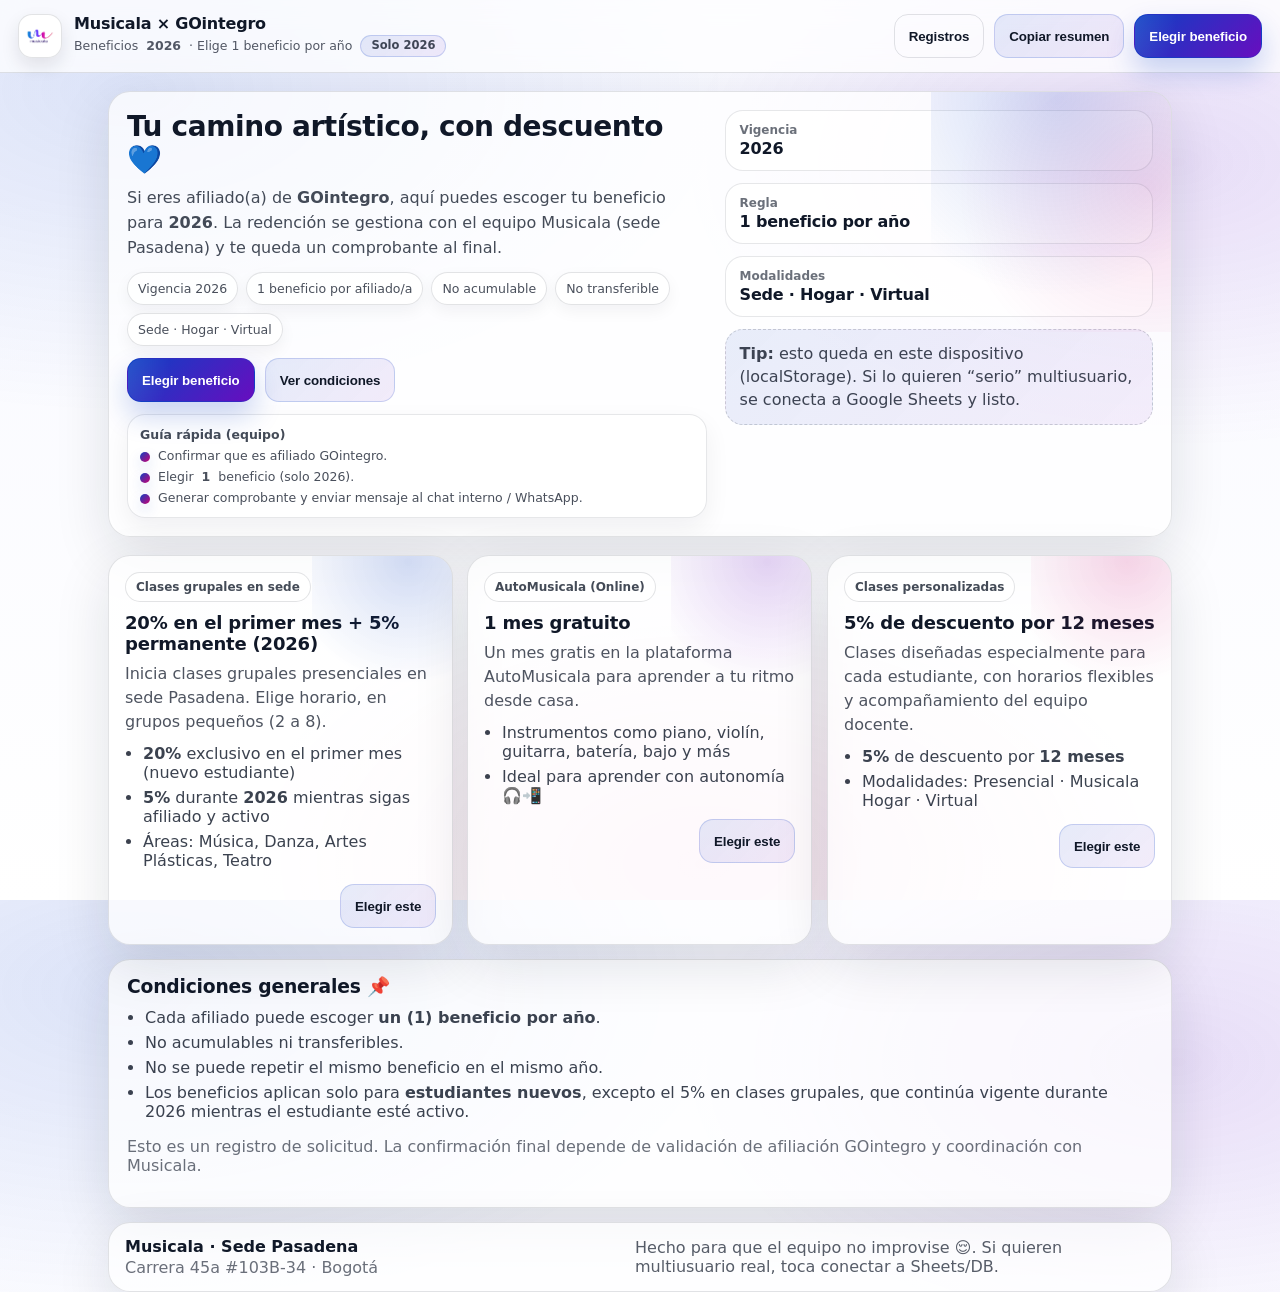
==== index.html @ 228971da "Add files via upload" ====
<!doctype html>
<html lang="es">
<head>
  <meta charset="utf-8" />
  <meta name="viewport" content="width=device-width, initial-scale=1" />
  <title>GOintegro · Beneficios Musicala (2026)</title>
  <link rel="stylesheet" href="./styles.css" />
  <meta name="theme-color" content="#0C41C4" />
  <meta name="description" content="Guía rápida de beneficios GOintegro 2026 para Musicala. Uso interno + redención con comprobante." />
</head>

<body>
  <header class="topbar">
    <div class="topbar__inner">
      <div class="brand">
        <!-- Logo Musicala: pon logo.png en la misma carpeta -->
        <div class="brand__mark brand__mark--logo" aria-label="Musicala">
          <img
            src="./logo.png"
            alt="Logo Musicala"
            loading="eager"
            decoding="async"
            onerror="this.closest('.brand__mark').classList.add('is-fallback'); this.remove();"
          />
          <span class="brand__fallback" aria-hidden="true">M</span>
        </div>

        <div class="brand__text">
          <div class="brand__title">Musicala × GOintegro</div>
          <div class="brand__subtitle">
            Beneficios <strong>2026</strong> · Elige 1 beneficio por año
            <span class="badge" title="Esta guía está enfocada solo en 2026">Solo 2026</span>
          </div>
        </div>
      </div>

      <div class="topbar__actions">
        <button class="btn btn--ghost" id="btnViewClaims" type="button" title="Ver registros guardados en este dispositivo">
          Registros
        </button>
        <button class="btn btn--soft" id="btnCopySummary" type="button" title="Copia un resumen listo para enviar por WhatsApp o correo">
          Copiar resumen
        </button>
        <button class="btn btn--primary" id="btnStart" type="button" title="Abrir formulario (atajo: Ctrl/⌘ + K)">
          Elegir beneficio
        </button>
      </div>
    </div>
  </header>

  <main class="wrap">
    <section class="hero card">
      <div class="hero__copy">
        <h1>Tu camino artístico, con descuento 💙</h1>
        <p>
          Si eres afiliado(a) de <strong>GOintegro</strong>, aquí puedes escoger tu beneficio para <strong>2026</strong>.
          La redención se gestiona con el equipo Musicala (sede Pasadena) y te queda un comprobante al final.
        </p>

        <div class="chips" role="list" aria-label="Resumen rápido">
          <span class="chip" role="listitem">Vigencia 2026</span>
          <span class="chip" role="listitem">1 beneficio por afiliado/a</span>
          <span class="chip" role="listitem">No acumulable</span>
          <span class="chip" role="listitem">No transferible</span>
          <span class="chip" role="listitem">Sede · Hogar · Virtual</span>
        </div>

        <div class="hero__cta">
          <button class="btn btn--primary" id="btnStart2" type="button">Elegir beneficio</button>
          <button class="btn btn--soft" id="btnHow" type="button">Ver condiciones</button>
        </div>

        <div class="miniGuide" aria-label="Guía rápida para el equipo">
          <div class="miniGuide__title">Guía rápida (equipo)</div>
          <div class="miniGuide__body">
            <div class="miniGuide__item"><span class="dot"></span> Confirmar que es afiliado GOintegro.</div>
            <div class="miniGuide__item"><span class="dot"></span> Elegir <strong>1</strong> beneficio (solo 2026).</div>
            <div class="miniGuide__item"><span class="dot"></span> Generar comprobante y enviar mensaje al chat interno / WhatsApp.</div>
          </div>
        </div>
      </div>

      <div class="hero__panel">
        <div class="stat">
          <div class="stat__k">Vigencia</div>
          <div class="stat__v">2026</div>
        </div>
        <div class="stat">
          <div class="stat__k">Regla</div>
          <div class="stat__v">1 beneficio por año</div>
        </div>
        <div class="stat">
          <div class="stat__k">Modalidades</div>
          <div class="stat__v">Sede · Hogar · Virtual</div>
        </div>
        <div class="note">
          <strong>Tip:</strong> esto queda en este dispositivo (localStorage). Si lo quieren “serio” multiusuario,
          se conecta a Google Sheets y listo.
        </div>
      </div>
    </section>

    <section class="grid">
      <article class="benefit card" data-benefit="GRUPALES">
        <div class="benefit__tag">Clases grupales en sede</div>
        <h2>20% en el primer mes + 5% permanente (2026)</h2>
        <p>
          Inicia clases grupales presenciales en sede Pasadena. Elige horario, en grupos pequeños (2 a 8).
        </p>
        <ul class="list">
          <li><strong>20%</strong> exclusivo en el primer mes (nuevo estudiante)</li>
          <li><strong>5%</strong> durante <strong>2026</strong> mientras sigas afiliado y activo</li>
          <li>Áreas: Música, Danza, Artes Plásticas, Teatro</li>
        </ul>
        <div class="benefit__footer">
          <button class="btn btn--soft pickBtn" type="button" data-pick="GRUPALES">Elegir este</button>
        </div>
      </article>

      <article class="benefit card" data-benefit="AUTOMUSICALA">
        <div class="benefit__tag">AutoMusicala (Online)</div>
        <h2>1 mes gratuito</h2>
        <p>
          Un mes gratis en la plataforma AutoMusicala para aprender a tu ritmo desde casa.
        </p>
        <ul class="list">
          <li>Instrumentos como piano, violín, guitarra, batería, bajo y más</li>
          <li>Ideal para aprender con autonomía 🎧📲</li>
        </ul>
        <div class="benefit__footer">
          <button class="btn btn--soft pickBtn" type="button" data-pick="AUTOMUSICALA">Elegir este</button>
        </div>
      </article>

      <article class="benefit card" data-benefit="PERSONALIZADAS">
        <div class="benefit__tag">Clases personalizadas</div>
        <h2>5% de descuento por 12 meses</h2>
        <p>
          Clases diseñadas especialmente para cada estudiante, con horarios flexibles y acompañamiento del equipo docente.
        </p>
        <ul class="list">
          <li><strong>5%</strong> de descuento por <strong>12 meses</strong></li>
          <li>Modalidades: Presencial · Musicala Hogar · Virtual</li>
        </ul>
        <div class="benefit__footer">
          <button class="btn btn--soft pickBtn" type="button" data-pick="PERSONALIZADAS">Elegir este</button>
        </div>
      </article>
    </section>

    <section class="conditions card" id="conditions">
      <h3>Condiciones generales 📌</h3>
      <ul class="list">
        <li>Cada afiliado puede escoger <strong>un (1) beneficio por año</strong>.</li>
        <li>No acumulables ni transferibles.</li>
        <li>No se puede repetir el mismo beneficio en el mismo año.</li>
        <li>Los beneficios aplican solo para <strong>estudiantes nuevos</strong>, excepto el 5% en clases grupales, que continúa vigente durante 2026 mientras el estudiante esté activo.</li>
      </ul>
      <p class="muted">
        Esto es un registro de solicitud. La confirmación final depende de validación de afiliación GOintegro y coordinación con Musicala.
      </p>
    </section>

    <section class="footer card">
      <div class="footer__row">
        <div>
          <h4>Musicala · Sede Pasadena</h4>
          <p class="muted">Carrera 45a #103B-34 · Bogotá</p>
        </div>
        <div class="footer__hint">
          Hecho para que el equipo no improvise 😌. Si quieren multiusuario real, toca conectar a Sheets/DB.
        </div>
      </div>
    </section>
  </main>

  <!-- Modal: Form -->
  <dialog class="modal" id="modal">
    <form class="modal__card" id="form" method="dialog">
      <div class="modal__head">
        <div>
          <div class="modal__title">Redimir beneficio GOintegro</div>
          <div class="modal__subtitle" id="pickedLabel">Beneficio: —</div>
        </div>
        <button class="iconBtn" type="button" id="btnClose" aria-label="Cerrar">✕</button>
      </div>

      <div class="modal__body">
        <div class="row">
          <label class="field">
            <span>¿Para qué año vas a redimir? *</span>
            <select id="year" required>
              <option value="2026" selected>2026</option>
            </select>
          </label>

          <label class="field">
            <span>Área de interés *</span>
            <select id="area" required>
              <option value="" selected disabled>Selecciona</option>
              <option>Música</option>
              <option>Danza</option>
              <option>Artes Plásticas</option>
              <option>Teatro</option>
            </select>
          </label>
        </div>

        <div class="row">
          <label class="field">
            <span>Nombre completo *</span>
            <input id="name" type="text" required placeholder="Ej: Cata Caballero" />
          </label>

          <label class="field">
            <span>Email *</span>
            <input id="email" type="email" required placeholder="tu@correo.com" />
          </label>
        </div>

        <div class="row">
          <label class="field">
            <span>Celular (WhatsApp) *</span>
            <input id="phone" type="tel" required placeholder="Ej: 3001234567" inputmode="numeric" />
          </label>

          <label class="field">
            <span>Documento (opcional)</span>
            <input id="doc" type="text" placeholder="CC / CE" />
          </label>
        </div>

        <label class="field">
          <span>Notas (opcional)</span>
          <textarea id="notes" rows="3" placeholder="Horario preferido, instrumento, nivel, etc."></textarea>
        </label>

        <label class="check">
          <input id="accept" type="checkbox" required />
          <span>Acepto condiciones: 1 beneficio por año, no transferible, y no repetir el mismo beneficio en el mismo año.</span>
        </label>

        <div class="alert" id="alert" hidden></div>
      </div>

      <div class="modal__foot">
        <button class="btn btn--ghost" type="button" id="btnCancel">Cancelar</button>
        <button class="btn btn--primary" type="submit" id="btnSubmit">Generar comprobante</button>
      </div>
    </form>
  </dialog>

  <!-- Modal: Receipt -->
  <dialog class="modal" id="receiptModal">
    <div class="modal__card">
      <div class="modal__head">
        <div>
          <div class="modal__title">Comprobante generado ✅</div>
          <div class="modal__subtitle">Guárdalo o envíalo al equipo Musicala</div>
        </div>
        <button class="iconBtn" type="button" id="btnReceiptClose" aria-label="Cerrar">✕</button>
      </div>

      <div class="modal__body">
        <div class="receipt" id="receipt"></div>

        <div class="receiptActions">
          <button class="btn btn--soft" type="button" id="btnCopy">Copiar mensaje</button>
          <a class="btn btn--primary" id="btnWhats" href="#" target="_blank" rel="noopener">Enviar por WhatsApp</a>
        </div>

        <p class="muted tiny">
          Nota: este MVP guarda registros solo en este dispositivo (localStorage). Si lo abren desde otro computador, no ve esos registros.
        </p>
      </div>
    </div>
  </dialog>

  <!-- Modal: Claims -->
  <dialog class="modal" id="claimsModal">
    <div class="modal__card">
      <div class="modal__head">
        <div>
          <div class="modal__title">Registros (este dispositivo)</div>
          <div class="modal__subtitle">Exporta CSV si lo necesitas</div>
        </div>
        <button class="iconBtn" type="button" id="btnClaimsClose" aria-label="Cerrar">✕</button>
      </div>

      <div class="modal__body">
        <div class="claimsTools">
          <button class="btn btn--soft" type="button" id="btnExport">Exportar CSV</button>
          <button class="btn btn--ghost danger" type="button" id="btnClear">Borrar todo</button>
        </div>

        <div class="tableWrap">
          <table class="table" id="claimsTable">
            <thead>
              <tr>
                <th>Fecha</th>
                <th>Año</th>
                <th>Beneficio</th>
                <th>Nombre</th>
                <th>Email</th>
                <th>WhatsApp</th>
                <th>Área</th>
              </tr>
            </thead>
            <tbody></tbody>
          </table>
        </div>

        <p class="muted tiny">
          Si quieren “multiusuario real”, toca conectar a Sheets/DB. La magia no existe, solo la facturación. 🙂
        </p>
      </div>
    </div>
  </dialog>

  <script>
    // UX mini extra sin tocar tu app.js:
    // - Copiar resumen 2026
    // - Atajo Ctrl/⌘ + K para abrir modal
    (function(){
      const btn = document.getElementById('btnCopySummary');
      const start = document.getElementById('btnStart');

      const summary =
`✨ Beneficios Musicala para afiliados GOintegro (2026)

1) 🎸 Clases grupales en sede:
   - 20% de descuento en el primer mes (nuevo estudiante)
   - 5% de descuento durante 2026 mientras siga afiliado y activo
   - Áreas: Música, Danza, Artes Plásticas, Teatro
   - Sede Pasadena: Carrera 45a #103B-34

2) 💻 AutoMusicala (Online):
   - 1 mes gratuito en la plataforma

3) 🏡 Clases personalizadas:
   - 5% de descuento por 12 meses
   - Modalidades: Sede / Musicala Hogar / Virtual

Condiciones:
- 1 beneficio por afiliado/a en 2026
- No acumulables ni transferibles
- No se puede repetir el mismo beneficio en el mismo año
- Aplica a estudiantes nuevos (excepto el 5% grupales, vigente mientras esté activo en 2026)
`;

      btn?.addEventListener('click', async () => {
        try{
          await navigator.clipboard.writeText(summary);
          btn.textContent = 'Resumen copiado ✅';
          setTimeout(() => btn.textContent = 'Copiar resumen', 1200);
        }catch(e){
          alert('No se pudo copiar automáticamente. Copia manual:\n\n' + summary);
        }
      });

      document.getElementById('btnPrint')?.addEventListener('click', () => window.print());

      document.addEventListener('keydown', (e) => {
        const isK = (e.key || '').toLowerCase() === 'k';
        const meta = e.metaKey || e.ctrlKey;
        if (meta && isK){
          e.preventDefault();
          start?.click();
        }
      });
    })();
  </script>

  <script src="./app.js"></script>
</body>
</html>
---- styles.css ----
/* =============================================================================
  GOintegro x Musicala — styles.css (LIGHT · Premium)
  - Musicala tokens (Mozart/Bach/Beethoven/Brahms)
  - 100% light UI ✅
  - Glass suave + sombras finas + micro-UX ✅
  - Modales <dialog> pro ✅
  - Tablas/CSV/claims ✅
  - Accesibilidad: focus visible, targets, reduced motion ✅
============================================================================= */

:root{
  /* Brand */
  --bach:      #220A63;
  --mozart:    #0C41C4;
  --beethoven: #680DBF;
  --brahms:    #CE0071;
  --vivaldi:   #5729FF;

  /* Neutrales */
  --bg0: #F7F8FF;
  --bg1: #FFFFFF;
  --ink: #101828;
  --muted: rgba(16,24,40,.62);

  /* Lines / surfaces */
  --line: rgba(16,24,40,.12);
  --line2: rgba(16,24,40,.08);
  --card: rgba(255,255,255,.74);
  --card2: rgba(255,255,255,.88);

  /* Shadows */
  --shadow:  0 18px 55px rgba(16,24,40,.12);
  --shadow2: 0 10px 28px rgba(16,24,40,.10);
  --shadowSm: 0 8px 18px rgba(16,24,40,.10);

  /* Radius */
  --r12: 12px;
  --r14: 14px;
  --r16: 16px;
  --r18: 18px;
  --r22: 22px;
  --r26: 26px;

  /* Focus */
  --focus: 0 0 0 3px rgba(12,65,196,.18), 0 0 0 7px rgba(104,13,191,.10);

  /* Layout */
  --max: 1100px;
  --tap: 44px;
  --safeB: env(safe-area-inset-bottom, 0px);
}

/* Reset-ish */
*{ box-sizing:border-box; }
html,body{ height:100%; }
body{
  margin:0;
  color:var(--ink);
  font-family: ui-sans-serif, system-ui, -apple-system, Segoe UI, Roboto, Arial;
  -webkit-font-smoothing: antialiased;
  text-rendering: optimizeLegibility;

  /* Musicala Light background */
  background:
    radial-gradient(1000px 540px at 10% 10%, rgba(12,65,196,.12), transparent 60%),
    radial-gradient(900px 520px at 92% 18%, rgba(104,13,191,.12), transparent 55%),
    radial-gradient(780px 460px at 55% 96%, rgba(206,0,113,.10), transparent 60%),
    linear-gradient(180deg, var(--bg0), #fff);
}

img{ max-width:100%; display:block; }
a{ color:inherit; text-decoration:none; }
hr{ border:none; border-top:1px solid var(--line); }

/* Selection */
::selection{
  background: rgba(12,65,196,.16);
}

/* =========================================================
   Topbar / Brand
========================================================= */
.topbar{
  position: sticky;
  top: 0;
  z-index: 50;
  backdrop-filter: blur(12px);
  -webkit-backdrop-filter: blur(12px);
  background: rgba(255,255,255,.74);
  border-bottom: 1px solid var(--line);
}

.topbar__inner{
  display:flex;
  align-items:center;
  justify-content:space-between;
  gap: 14px;
  padding: 14px 18px;
}

.brand{
  display:flex;
  align-items:center;
  gap: 12px;
  min-width: 260px;
}

.brand__mark{
  width: 44px;
  height: 44px;
  border-radius: var(--r14);
  display:grid;
  place-items:center;
  font-weight: 900;
  letter-spacing: .3px;
  color: #fff;
  background: linear-gradient(135deg, var(--mozart), var(--beethoven));
  box-shadow: var(--shadow2);
  user-select:none;
  position: relative;
  overflow:hidden;
}

/* Logo support */
.brand__mark--logo{
  padding: 0;
  background: rgba(255,255,255,.9);
  border: 1px solid rgba(16,24,40,.12);
  box-shadow: var(--shadowSm);
}
.brand__mark--logo img{
  width: 100%;
  height: 100%;
  object-fit: contain;
  padding: 6px;
}
.brand__fallback{ display:none; }
.brand__mark.is-fallback{
  background: linear-gradient(135deg, var(--mozart), var(--beethoven));
  border: none;
}
.brand__mark.is-fallback .brand__fallback{
  display:block;
  color:#fff;
}

.brand__text{ display:flex; flex-direction:column; gap:2px; }
.brand__title{
  font-weight: 900;
  letter-spacing: -.2px;
  line-height: 1.1;
}
.brand__subtitle{
  font-size: 12.5px;
  color: rgba(16,24,40,.72);
  line-height: 1.2;
  display:flex;
  gap: 8px;
  flex-wrap: wrap;
  align-items:center;
}

.badge{
  display:inline-flex;
  align-items:center;
  height: 22px;
  padding: 0 10px;
  border-radius: 999px;
  border: 1px solid rgba(12,65,196,.18);
  background: linear-gradient(135deg, rgba(12,65,196,.10), rgba(104,13,191,.08));
  color: rgba(16,24,40,.78);
  font-weight: 800;
  font-size: 11.5px;
}

.topbar__actions{
  display:flex;
  align-items:center;
  gap: 10px;
  flex-wrap: wrap;
}

/* =========================================================
   Layout / Cards
========================================================= */
.wrap{
  max-width: var(--max);
  margin: 18px auto 44px;
  padding: 0 18px;
}

.card{
  border: 1px solid var(--line);
  background: var(--card);
  border-radius: var(--r22);
  box-shadow: var(--shadow);
}

.muted{ color: var(--muted); }
.tiny{ font-size: 12px; line-height: 1.45; }

/* =========================================================
   Hero
========================================================= */
.hero{
  display:grid;
  grid-template-columns: 1.15fr .85fr;
  gap: 18px;
  padding: 18px;
  position: relative;
  overflow:hidden;
}

.hero::before{
  content:"";
  position:absolute;
  inset:-120px -120px auto auto;
  width: 360px;
  height: 360px;
  background:
    radial-gradient(circle at 35% 35%, rgba(12,65,196,.18), transparent 60%),
    radial-gradient(circle at 60% 60%, rgba(206,0,113,.12), transparent 62%);
  pointer-events:none;
  filter: saturate(1.05);
}

.hero__copy h1{
  margin: 0 0 10px;
  font-size: 28px;
  letter-spacing: -.4px;
}
.hero__copy p{
  margin: 0 0 12px;
  color: rgba(16,24,40,.78);
  line-height: 1.55;
}

.chips{
  display:flex;
  flex-wrap: wrap;
  gap: 8px;
}
.chip{
  padding: 8px 10px;
  border-radius: 999px;
  border: 1px solid rgba(16,24,40,.12);
  background: rgba(255,255,255,.76);
  color: rgba(16,24,40,.76);
  font-size: 12.5px;
  box-shadow: 0 6px 16px rgba(16,24,40,.05);
}

.hero__cta{
  margin-top: 12px;
  display:flex;
  gap: 10px;
  flex-wrap: wrap;
}

.hero__panel{
  display:grid;
  gap: 12px;
  align-content: start;
}

.stat{
  padding: 12px 14px;
  border-radius: var(--r18);
  background: rgba(255,255,255,.76);
  border: 1px solid rgba(16,24,40,.10);
}
.stat__k{
  color: rgba(16,24,40,.62);
  font-size: 12px;
  font-weight: 800;
}
.stat__v{
  margin-top: 2px;
  font-weight: 900;
  letter-spacing: -.2px;
}

.note{
  padding: 12px 14px;
  border-radius: var(--r18);
  background: linear-gradient(135deg, rgba(12,65,196,.09), rgba(104,13,191,.07));
  border: 1px dashed rgba(16,24,40,.18);
  color: rgba(16,24,40,.80);
  line-height: 1.45;
}

/* Mini Guide (index mejorado) */
.miniGuide{
  margin-top: 12px;
  border-radius: var(--r18);
  border: 1px solid rgba(16,24,40,.10);
  background: rgba(255,255,255,.72);
  padding: 12px 12px;
  box-shadow: 0 10px 26px rgba(16,24,40,.06);
}
.miniGuide__title{
  font-weight: 900;
  font-size: 12.5px;
  color: rgba(16,24,40,.78);
  margin-bottom: 6px;
}
.miniGuide__body{
  display:grid;
  gap: 6px;
  color: rgba(16,24,40,.76);
  font-size: 12.5px;
}
.miniGuide__item{
  display:flex;
  align-items:flex-start;
  gap: 8px;
}
.dot{
  width: 10px;
  height: 10px;
  border-radius: 999px;
  margin-top: 4px;
  background: linear-gradient(135deg, var(--mozart), var(--brahms));
  box-shadow: 0 6px 14px rgba(12,65,196,.18);
}

/* =========================================================
   Benefits grid
========================================================= */
.grid{
  margin-top: 18px;
  display:grid;
  grid-template-columns: repeat(3, 1fr);
  gap: 14px;
}

.benefit{
  padding: 16px;
  position: relative;
  overflow:hidden;
  transition: transform .12s ease, box-shadow .16s ease, border-color .16s ease;
  will-change: transform;
}

.benefit::before{
  content:"";
  position:absolute;
  inset:-90px -100px auto auto;
  width: 240px;
  height: 240px;
  background: radial-gradient(circle at 40% 40%, rgba(12,65,196,.18), transparent 60%);
  pointer-events:none;
}

.benefit[data-benefit="AUTOMUSICALA"]::before{
  background: radial-gradient(circle at 40% 40%, rgba(104,13,191,.18), transparent 60%);
}
.benefit[data-benefit="PERSONALIZADAS"]::before{
  background: radial-gradient(circle at 40% 40%, rgba(206,0,113,.16), transparent 60%);
}

.benefit:hover{
  transform: translateY(-2px);
  box-shadow: 0 22px 60px rgba(16,24,40,.14);
  border-color: rgba(12,65,196,.18);
}

.benefit__tag{
  display:inline-flex;
  align-items:center;
  font-size: 12px;
  font-weight: 900;
  color: rgba(16,24,40,.78);
  border: 1px solid rgba(16,24,40,.12);
  background: rgba(255,255,255,.78);
  padding: 7px 10px;
  border-radius: 999px;
}

.benefit h2{
  margin: 10px 0 8px;
  font-size: 18px;
  letter-spacing: -.2px;
}
.benefit p{
  margin: 0 0 10px;
  color: rgba(16,24,40,.74);
  line-height: 1.5;
}

.list{ margin: 0; padding-left: 18px; color: rgba(16,24,40,.82); }
.list li{ margin: 6px 0; }

.benefit__footer{
  margin-top: 14px;
  display:flex;
  justify-content:flex-end;
}

/* =========================================================
   Conditions / Footer
========================================================= */
.conditions{
  margin-top: 14px;
  padding: 16px 18px;
}
.conditions h3{
  margin: 0 0 10px;
  letter-spacing: -.2px;
}

.footer{
  margin-top: 14px;
  padding: 14px 16px;
}
.footer__row{
  display:flex;
  justify-content:space-between;
  gap: 16px;
  align-items:center;
  flex-wrap: wrap;
}
.footer h4{ margin:0 0 2px; }
.footer p{ margin:0; }
.footer__hint{
  color: rgba(16,24,40,.70);
  max-width: 520px;
}

/* =========================================================
   Buttons (micro-UX pro)
========================================================= */
.btn{
  min-height: var(--tap);
  height: 42px;
  padding: 0 14px;
  border-radius: var(--r14);
  border: 1px solid rgba(16,24,40,.12);
  background: rgba(255,255,255,.78);
  color: var(--ink);
  cursor:pointer;
  display:inline-flex;
  align-items:center;
  justify-content:center;
  gap: 8px;
  font-weight: 900;
  letter-spacing: -.1px;
  transition: transform .08s ease, box-shadow .16s ease, background .16s ease, border-color .16s ease, filter .16s ease;
  user-select:none;
  white-space: nowrap;
}

.btn:hover{
  box-shadow: 0 12px 30px rgba(16,24,40,.10);
  border-color: rgba(16,24,40,.16);
}

.btn:active{ transform: translateY(1px); }
.btn:focus-visible{ outline:none; box-shadow: var(--focus); }

.btn--primary{
  border-color: rgba(12,65,196,.26);
  background: linear-gradient(135deg, var(--mozart), var(--beethoven));
  color:#fff;
  box-shadow: 0 14px 28px rgba(12,65,196,.22);
  position: relative;
  overflow:hidden;
}
.btn--primary::after{
  content:"";
  position:absolute;
  inset:-40%;
  background: radial-gradient(circle at 30% 30%, rgba(255,255,255,.28), transparent 55%);
  transform: translateX(-30%);
  opacity:.8;
  pointer-events:none;
}
.btn--primary:hover{ filter: brightness(1.03); }

.btn--soft{
  background: linear-gradient(135deg, rgba(12,65,196,.10), rgba(104,13,191,.08));
  border-color: rgba(12,65,196,.18);
}
.btn--soft:hover{
  background: linear-gradient(135deg, rgba(12,65,196,.12), rgba(104,13,191,.10));
}

.btn--ghost{
  background: transparent;
}

.btn.danger{
  border-color: rgba(206,0,113,.28);
  color: var(--brahms);
}
.btn.danger:hover{
  background: rgba(206,0,113,.06);
}

/* Disabled submit state */
.btn:disabled{
  opacity:.55;
  cursor:not-allowed;
  transform:none;
  box-shadow:none;
}

/* =========================================================
   Modal (dialog)
========================================================= */
.modal{
  border:none;
  padding:0;
  background: transparent;
  max-width: 720px;
  width: calc(100% - 24px);
}

.modal::backdrop{
  background: rgba(16,24,40,.45);
  backdrop-filter: blur(4px);
  -webkit-backdrop-filter: blur(4px);
}

.modal__card{
  border-radius: 20px;
  border: 1px solid rgba(255,255,255,.55);
  background: rgba(255,255,255,.86);
  box-shadow: var(--shadow);
  overflow:hidden;
}

.modal__head{
  display:flex;
  align-items:flex-start;
  justify-content:space-between;
  gap: 12px;
  padding: 14px 14px 10px;
  border-bottom: 1px solid rgba(16,24,40,.10);
}

.modal__title{
  font-weight: 950;
  letter-spacing: -.2px;
}
.modal__subtitle{
  margin-top: 3px;
  color: rgba(16,24,40,.62);
  font-size: 12.5px;
}

.modal__body{
  padding: 14px;
}

.modal__foot{
  display:flex;
  justify-content:flex-end;
  gap: 10px;
  padding: 12px 14px calc(14px + var(--safeB));
  border-top: 1px solid rgba(16,24,40,.10);
}

.iconBtn{
  width: 38px;
  height: 38px;
  border-radius: var(--r14);
  border: 1px solid rgba(16,24,40,.12);
  background: rgba(255,255,255,.78);
  cursor:pointer;
  display:grid;
  place-items:center;
  transition: transform .08s ease, box-shadow .14s ease;
}
.iconBtn:hover{ box-shadow: 0 12px 26px rgba(16,24,40,.10); }
.iconBtn:active{ transform: translateY(1px); }
.iconBtn:focus-visible{ outline:none; box-shadow: var(--focus); }

/* Form */
.row{
  display:grid;
  grid-template-columns: 1fr 1fr;
  gap: 12px;
  margin-bottom: 12px;
}
.field{ display:grid; gap: 6px; }
.field span{
  font-size: 12.5px;
  font-weight: 900;
  color: rgba(16,24,40,.78);
}

input, select, textarea{
  border-radius: var(--r14);
  border: 1px solid rgba(16,24,40,.14);
  background: rgba(255,255,255,.90);
  padding: 10px 12px;
  font: inherit;
  color: var(--ink);
  transition: box-shadow .14s ease, border-color .14s ease, background .14s ease;
}
textarea{
  resize: vertical;
  min-height: 88px;
}
input:focus, select:focus, textarea:focus{
  outline:none;
  box-shadow: var(--focus);
  border-color: rgba(12,65,196,.25);
  background: #fff;
}

/* Checkbox section */
.check{
  display:flex;
  gap: 10px;
  align-items:flex-start;
  margin-top: 8px;
  padding: 10px 12px;
  border-radius: var(--r16);
  border: 1px dashed rgba(16,24,40,.18);
  background: rgba(12,65,196,.05);
}
.check input{
  margin-top: 2px;
  width: 16px;
  height: 16px;
  accent-color: var(--mozart);
}

/* Alert */
.alert{
  margin-top: 10px;
  padding: 10px 12px;
  border-radius: var(--r16);
  border: 1px solid rgba(206,0,113,.22);
  background: rgba(206,0,113,.06);
  color: rgba(16,24,40,.86);
  font-weight: 900;
}

/* Receipt */
.receipt{
  border-radius: var(--r18);
  border: 1px solid rgba(16,24,40,.12);
  background: rgba(255,255,255,.76);
  padding: 12px 12px;
  line-height: 1.5;
}
.receipt b{ font-weight: 950; }
.receiptActions{
  display:flex;
  gap: 10px;
  flex-wrap: wrap;
  margin-top: 12px;
}

/* =========================================================
   Claims table
========================================================= */
.claimsTools{
  display:flex;
  gap: 10px;
  flex-wrap: wrap;
  margin-bottom: 12px;
}

.tableWrap{
  overflow:auto;
  border-radius: var(--r16);
  border: 1px solid rgba(16,24,40,.12);
  background: rgba(255,255,255,.76);
  box-shadow: 0 12px 26px rgba(16,24,40,.06);
}

.table{
  width:100%;
  border-collapse: collapse;
  min-width: 820px;
}

.table th, .table td{
  padding: 10px 10px;
  border-bottom: 1px solid rgba(16,24,40,.10);
  text-align:left;
  font-size: 12.5px;
  color: rgba(16,24,40,.84);
  white-space: nowrap;
}

.table th{
  color: rgba(16,24,40,.74);
  font-weight: 950;
  background: rgba(12,65,196,.05);
  position: sticky;
  top: 0;
  z-index: 1;
}

/* =========================================================
   Scrollbars (subtle)
========================================================= */
*::-webkit-scrollbar{ height: 10px; width: 10px; }
*::-webkit-scrollbar-thumb{
  background: rgba(16,24,40,.18);
  border-radius: 999px;
  border: 2px solid rgba(255,255,255,.7);
}
*::-webkit-scrollbar-track{
  background: rgba(255,255,255,.55);
}

/* =========================================================
   Responsive
========================================================= */
@media (max-width: 980px){
  .hero{ grid-template-columns: 1fr; }
  .grid{ grid-template-columns: 1fr; }
  .row{ grid-template-columns: 1fr; }
  .topbar__inner{ flex-wrap: wrap; }
  .brand{ min-width: 0; }
}

/* =========================================================
   Print (para que lo puedan imprimir limpio)
========================================================= */
@media print{
  .topbar{ position: static; }
  .topbar__actions{ display:none !important; }
  .btn{ display:none !important; }
  body{
    background: #fff !important;
  }
  .card{
    box-shadow: none !important;
    background: #fff !important;
  }
  .benefit::before, .hero::before{ display:none !important; }
}

/* =========================================================
   Reduced motion
========================================================= */
@media (prefers-reduced-motion: reduce){
  *{
    transition: none !important;
    scroll-behavior: auto !important;
  }
  .benefit:hover{ transform:none !important; }
}
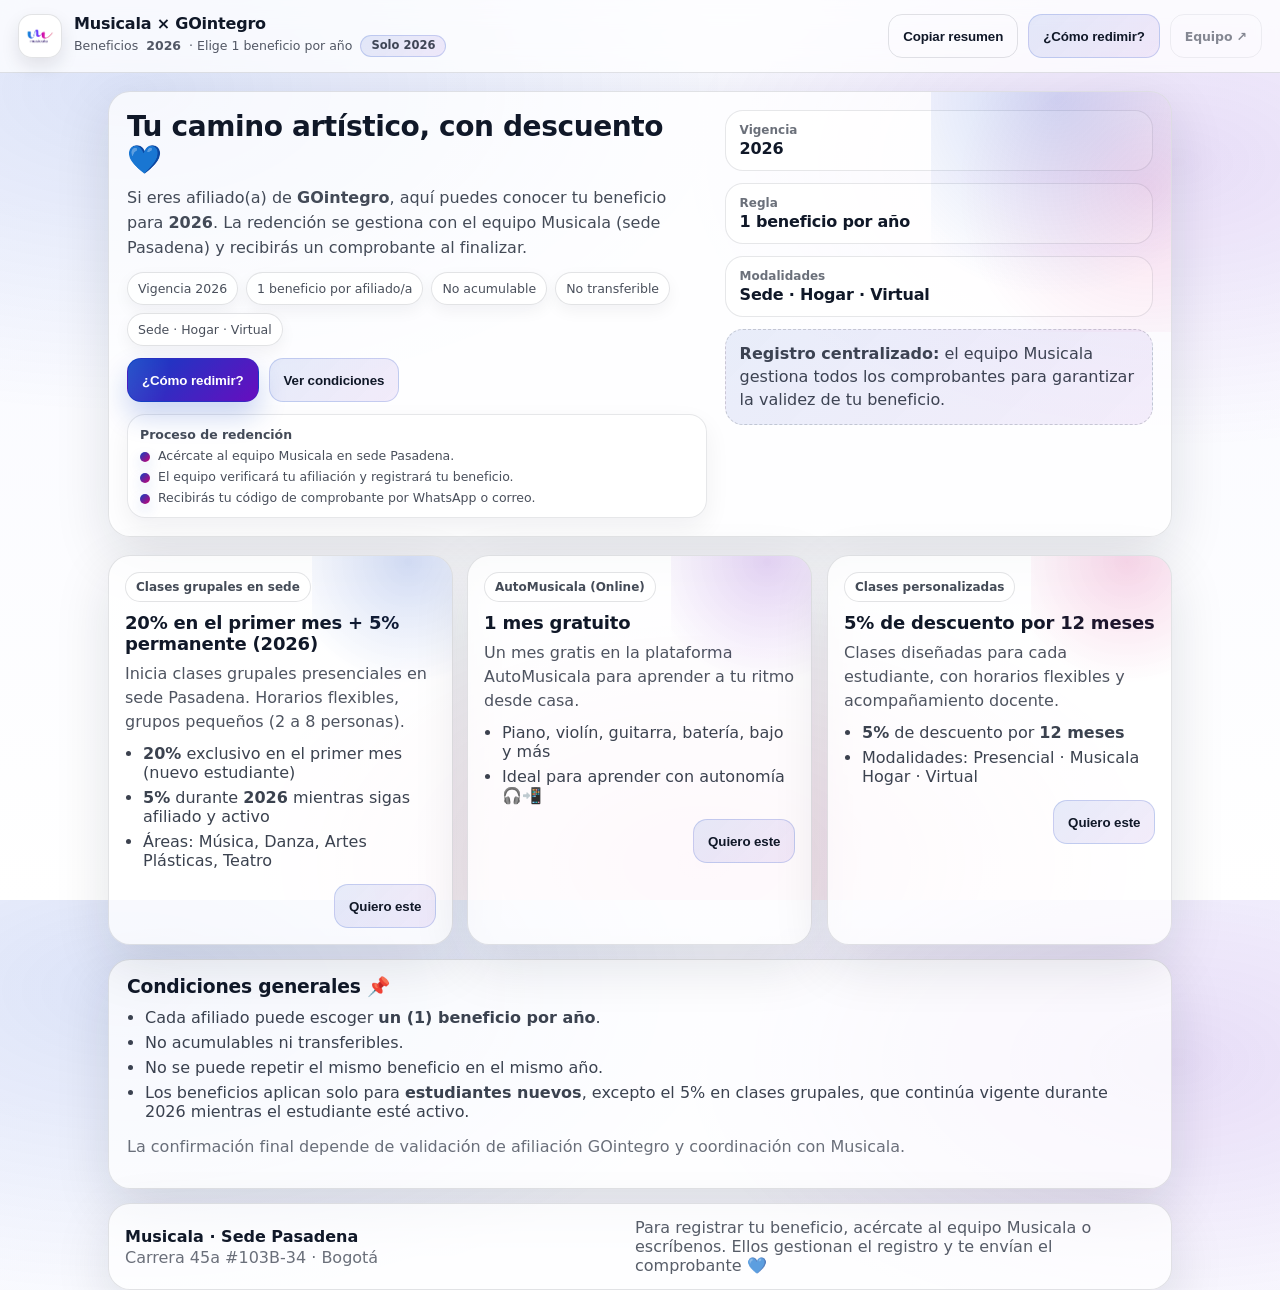
==== commit a592162a: "Add files via upload" ====
--- a/index.html
+++ b/index.html
@@ -1,376 +1,221 @@
-<!doctype html>
-<html lang="es">
-<head>
-  <meta charset="utf-8" />
-  <meta name="viewport" content="width=device-width, initial-scale=1" />
-  <title>GOintegro · Beneficios Musicala (2026)</title>
-  <link rel="stylesheet" href="./styles.css" />
-  <meta name="theme-color" content="#0C41C4" />
-  <meta name="description" content="Guía rápida de beneficios GOintegro 2026 para Musicala. Uso interno + redención con comprobante." />
-</head>
-
-<body>
-  <header class="topbar">
-    <div class="topbar__inner">
-      <div class="brand">
-        <!-- Logo Musicala: pon logo.png en la misma carpeta -->
-        <div class="brand__mark brand__mark--logo" aria-label="Musicala">
-          <img
-            src="./logo.png"
-            alt="Logo Musicala"
-            loading="eager"
-            decoding="async"
-            onerror="this.closest('.brand__mark').classList.add('is-fallback'); this.remove();"
-          />
-          <span class="brand__fallback" aria-hidden="true">M</span>
-        </div>
-
-        <div class="brand__text">
-          <div class="brand__title">Musicala × GOintegro</div>
-          <div class="brand__subtitle">
-            Beneficios <strong>2026</strong> · Elige 1 beneficio por año
-            <span class="badge" title="Esta guía está enfocada solo en 2026">Solo 2026</span>
-          </div>
-        </div>
-      </div>
-
-      <div class="topbar__actions">
-        <button class="btn btn--ghost" id="btnViewClaims" type="button" title="Ver registros guardados en este dispositivo">
-          Registros
-        </button>
-        <button class="btn btn--soft" id="btnCopySummary" type="button" title="Copia un resumen listo para enviar por WhatsApp o correo">
-          Copiar resumen
-        </button>
-        <button class="btn btn--primary" id="btnStart" type="button" title="Abrir formulario (atajo: Ctrl/⌘ + K)">
-          Elegir beneficio
-        </button>
-      </div>
-    </div>
-  </header>
-
-  <main class="wrap">
-    <section class="hero card">
-      <div class="hero__copy">
-        <h1>Tu camino artístico, con descuento 💙</h1>
-        <p>
-          Si eres afiliado(a) de <strong>GOintegro</strong>, aquí puedes escoger tu beneficio para <strong>2026</strong>.
-          La redención se gestiona con el equipo Musicala (sede Pasadena) y te queda un comprobante al final.
-        </p>
-
-        <div class="chips" role="list" aria-label="Resumen rápido">
-          <span class="chip" role="listitem">Vigencia 2026</span>
-          <span class="chip" role="listitem">1 beneficio por afiliado/a</span>
-          <span class="chip" role="listitem">No acumulable</span>
-          <span class="chip" role="listitem">No transferible</span>
-          <span class="chip" role="listitem">Sede · Hogar · Virtual</span>
-        </div>
-
-        <div class="hero__cta">
-          <button class="btn btn--primary" id="btnStart2" type="button">Elegir beneficio</button>
-          <button class="btn btn--soft" id="btnHow" type="button">Ver condiciones</button>
-        </div>
-
-        <div class="miniGuide" aria-label="Guía rápida para el equipo">
-          <div class="miniGuide__title">Guía rápida (equipo)</div>
-          <div class="miniGuide__body">
-            <div class="miniGuide__item"><span class="dot"></span> Confirmar que es afiliado GOintegro.</div>
-            <div class="miniGuide__item"><span class="dot"></span> Elegir <strong>1</strong> beneficio (solo 2026).</div>
-            <div class="miniGuide__item"><span class="dot"></span> Generar comprobante y enviar mensaje al chat interno / WhatsApp.</div>
-          </div>
-        </div>
-      </div>
-
-      <div class="hero__panel">
-        <div class="stat">
-          <div class="stat__k">Vigencia</div>
-          <div class="stat__v">2026</div>
-        </div>
-        <div class="stat">
-          <div class="stat__k">Regla</div>
-          <div class="stat__v">1 beneficio por año</div>
-        </div>
-        <div class="stat">
-          <div class="stat__k">Modalidades</div>
-          <div class="stat__v">Sede · Hogar · Virtual</div>
-        </div>
-        <div class="note">
-          <strong>Tip:</strong> esto queda en este dispositivo (localStorage). Si lo quieren “serio” multiusuario,
-          se conecta a Google Sheets y listo.
-        </div>
-      </div>
-    </section>
-
-    <section class="grid">
-      <article class="benefit card" data-benefit="GRUPALES">
-        <div class="benefit__tag">Clases grupales en sede</div>
-        <h2>20% en el primer mes + 5% permanente (2026)</h2>
-        <p>
-          Inicia clases grupales presenciales en sede Pasadena. Elige horario, en grupos pequeños (2 a 8).
-        </p>
-        <ul class="list">
-          <li><strong>20%</strong> exclusivo en el primer mes (nuevo estudiante)</li>
-          <li><strong>5%</strong> durante <strong>2026</strong> mientras sigas afiliado y activo</li>
-          <li>Áreas: Música, Danza, Artes Plásticas, Teatro</li>
-        </ul>
-        <div class="benefit__footer">
-          <button class="btn btn--soft pickBtn" type="button" data-pick="GRUPALES">Elegir este</button>
-        </div>
-      </article>
-
-      <article class="benefit card" data-benefit="AUTOMUSICALA">
-        <div class="benefit__tag">AutoMusicala (Online)</div>
-        <h2>1 mes gratuito</h2>
-        <p>
-          Un mes gratis en la plataforma AutoMusicala para aprender a tu ritmo desde casa.
-        </p>
-        <ul class="list">
-          <li>Instrumentos como piano, violín, guitarra, batería, bajo y más</li>
-          <li>Ideal para aprender con autonomía 🎧📲</li>
-        </ul>
-        <div class="benefit__footer">
-          <button class="btn btn--soft pickBtn" type="button" data-pick="AUTOMUSICALA">Elegir este</button>
-        </div>
-      </article>
-
-      <article class="benefit card" data-benefit="PERSONALIZADAS">
-        <div class="benefit__tag">Clases personalizadas</div>
-        <h2>5% de descuento por 12 meses</h2>
-        <p>
-          Clases diseñadas especialmente para cada estudiante, con horarios flexibles y acompañamiento del equipo docente.
-        </p>
-        <ul class="list">
-          <li><strong>5%</strong> de descuento por <strong>12 meses</strong></li>
-          <li>Modalidades: Presencial · Musicala Hogar · Virtual</li>
-        </ul>
-        <div class="benefit__footer">
-          <button class="btn btn--soft pickBtn" type="button" data-pick="PERSONALIZADAS">Elegir este</button>
-        </div>
-      </article>
-    </section>
-
-    <section class="conditions card" id="conditions">
-      <h3>Condiciones generales 📌</h3>
-      <ul class="list">
-        <li>Cada afiliado puede escoger <strong>un (1) beneficio por año</strong>.</li>
-        <li>No acumulables ni transferibles.</li>
-        <li>No se puede repetir el mismo beneficio en el mismo año.</li>
-        <li>Los beneficios aplican solo para <strong>estudiantes nuevos</strong>, excepto el 5% en clases grupales, que continúa vigente durante 2026 mientras el estudiante esté activo.</li>
-      </ul>
-      <p class="muted">
-        Esto es un registro de solicitud. La confirmación final depende de validación de afiliación GOintegro y coordinación con Musicala.
-      </p>
-    </section>
-
-    <section class="footer card">
-      <div class="footer__row">
-        <div>
-          <h4>Musicala · Sede Pasadena</h4>
-          <p class="muted">Carrera 45a #103B-34 · Bogotá</p>
-        </div>
-        <div class="footer__hint">
-          Hecho para que el equipo no improvise 😌. Si quieren multiusuario real, toca conectar a Sheets/DB.
-        </div>
-      </div>
-    </section>
-  </main>
-
-  <!-- Modal: Form -->
-  <dialog class="modal" id="modal">
-    <form class="modal__card" id="form" method="dialog">
-      <div class="modal__head">
-        <div>
-          <div class="modal__title">Redimir beneficio GOintegro</div>
-          <div class="modal__subtitle" id="pickedLabel">Beneficio: —</div>
-        </div>
-        <button class="iconBtn" type="button" id="btnClose" aria-label="Cerrar">✕</button>
-      </div>
-
-      <div class="modal__body">
-        <div class="row">
-          <label class="field">
-            <span>¿Para qué año vas a redimir? *</span>
-            <select id="year" required>
-              <option value="2026" selected>2026</option>
-            </select>
-          </label>
-
-          <label class="field">
-            <span>Área de interés *</span>
-            <select id="area" required>
-              <option value="" selected disabled>Selecciona</option>
-              <option>Música</option>
-              <option>Danza</option>
-              <option>Artes Plásticas</option>
-              <option>Teatro</option>
-            </select>
-          </label>
-        </div>
-
-        <div class="row">
-          <label class="field">
-            <span>Nombre completo *</span>
-            <input id="name" type="text" required placeholder="Ej: Cata Caballero" />
-          </label>
-
-          <label class="field">
-            <span>Email *</span>
-            <input id="email" type="email" required placeholder="tu@correo.com" />
-          </label>
-        </div>
-
-        <div class="row">
-          <label class="field">
-            <span>Celular (WhatsApp) *</span>
-            <input id="phone" type="tel" required placeholder="Ej: 3001234567" inputmode="numeric" />
-          </label>
-
-          <label class="field">
-            <span>Documento (opcional)</span>
-            <input id="doc" type="text" placeholder="CC / CE" />
-          </label>
-        </div>
-
-        <label class="field">
-          <span>Notas (opcional)</span>
-          <textarea id="notes" rows="3" placeholder="Horario preferido, instrumento, nivel, etc."></textarea>
-        </label>
-
-        <label class="check">
-          <input id="accept" type="checkbox" required />
-          <span>Acepto condiciones: 1 beneficio por año, no transferible, y no repetir el mismo beneficio en el mismo año.</span>
-        </label>
-
-        <div class="alert" id="alert" hidden></div>
-      </div>
-
-      <div class="modal__foot">
-        <button class="btn btn--ghost" type="button" id="btnCancel">Cancelar</button>
-        <button class="btn btn--primary" type="submit" id="btnSubmit">Generar comprobante</button>
-      </div>
-    </form>
-  </dialog>
-
-  <!-- Modal: Receipt -->
-  <dialog class="modal" id="receiptModal">
-    <div class="modal__card">
-      <div class="modal__head">
-        <div>
-          <div class="modal__title">Comprobante generado ✅</div>
-          <div class="modal__subtitle">Guárdalo o envíalo al equipo Musicala</div>
-        </div>
-        <button class="iconBtn" type="button" id="btnReceiptClose" aria-label="Cerrar">✕</button>
-      </div>
-
-      <div class="modal__body">
-        <div class="receipt" id="receipt"></div>
-
-        <div class="receiptActions">
-          <button class="btn btn--soft" type="button" id="btnCopy">Copiar mensaje</button>
-          <a class="btn btn--primary" id="btnWhats" href="#" target="_blank" rel="noopener">Enviar por WhatsApp</a>
-        </div>
-
-        <p class="muted tiny">
-          Nota: este MVP guarda registros solo en este dispositivo (localStorage). Si lo abren desde otro computador, no ve esos registros.
-        </p>
-      </div>
-    </div>
-  </dialog>
-
-  <!-- Modal: Claims -->
-  <dialog class="modal" id="claimsModal">
-    <div class="modal__card">
-      <div class="modal__head">
-        <div>
-          <div class="modal__title">Registros (este dispositivo)</div>
-          <div class="modal__subtitle">Exporta CSV si lo necesitas</div>
-        </div>
-        <button class="iconBtn" type="button" id="btnClaimsClose" aria-label="Cerrar">✕</button>
-      </div>
-
-      <div class="modal__body">
-        <div class="claimsTools">
-          <button class="btn btn--soft" type="button" id="btnExport">Exportar CSV</button>
-          <button class="btn btn--ghost danger" type="button" id="btnClear">Borrar todo</button>
-        </div>
-
-        <div class="tableWrap">
-          <table class="table" id="claimsTable">
-            <thead>
-              <tr>
-                <th>Fecha</th>
-                <th>Año</th>
-                <th>Beneficio</th>
-                <th>Nombre</th>
-                <th>Email</th>
-                <th>WhatsApp</th>
-                <th>Área</th>
-              </tr>
-            </thead>
-            <tbody></tbody>
-          </table>
-        </div>
-
-        <p class="muted tiny">
-          Si quieren “multiusuario real”, toca conectar a Sheets/DB. La magia no existe, solo la facturación. 🙂
-        </p>
-      </div>
-    </div>
-  </dialog>
-
-  <script>
-    // UX mini extra sin tocar tu app.js:
-    // - Copiar resumen 2026
-    // - Atajo Ctrl/⌘ + K para abrir modal
-    (function(){
-      const btn = document.getElementById('btnCopySummary');
-      const start = document.getElementById('btnStart');
-
-      const summary =
-`✨ Beneficios Musicala para afiliados GOintegro (2026)
-
-1) 🎸 Clases grupales en sede:
-   - 20% de descuento en el primer mes (nuevo estudiante)
-   - 5% de descuento durante 2026 mientras siga afiliado y activo
-   - Áreas: Música, Danza, Artes Plásticas, Teatro
-   - Sede Pasadena: Carrera 45a #103B-34
-
-2) 💻 AutoMusicala (Online):
-   - 1 mes gratuito en la plataforma
-
-3) 🏡 Clases personalizadas:
-   - 5% de descuento por 12 meses
-   - Modalidades: Sede / Musicala Hogar / Virtual
-
-Condiciones:
-- 1 beneficio por afiliado/a en 2026
-- No acumulables ni transferibles
-- No se puede repetir el mismo beneficio en el mismo año
-- Aplica a estudiantes nuevos (excepto el 5% grupales, vigente mientras esté activo en 2026)
-`;
-
-      btn?.addEventListener('click', async () => {
-        try{
-          await navigator.clipboard.writeText(summary);
-          btn.textContent = 'Resumen copiado ✅';
-          setTimeout(() => btn.textContent = 'Copiar resumen', 1200);
-        }catch(e){
-          alert('No se pudo copiar automáticamente. Copia manual:\n\n' + summary);
-        }
-      });
-
-      document.getElementById('btnPrint')?.addEventListener('click', () => window.print());
-
-      document.addEventListener('keydown', (e) => {
-        const isK = (e.key || '').toLowerCase() === 'k';
-        const meta = e.metaKey || e.ctrlKey;
-        if (meta && isK){
-          e.preventDefault();
-          start?.click();
-        }
-      });
-    })();
-  </script>
-
-  <script src="./app.js"></script>
-</body>
-</html>
+<!doctype html>
+<html lang="es">
+<head>
+  <meta charset="utf-8" />
+  <meta name="viewport" content="width=device-width, initial-scale=1" />
+  <title>GOintegro · Beneficios Musicala (2026)</title>
+  <link rel="stylesheet" href="./styles.css" />
+  <meta name="theme-color" content="#0C41C4" />
+  <meta name="description" content="Guía de beneficios GOintegro 2026 para Musicala. Elige tu beneficio y contáctanos." />
+</head>
+
+<body>
+  <header class="topbar">
+    <div class="topbar__inner">
+      <div class="brand">
+        <div class="brand__mark brand__mark--logo" aria-label="Musicala">
+          <img src="./logo.png" alt="Logo Musicala" loading="eager" decoding="async"
+            onerror="this.closest('.brand__mark').classList.add('is-fallback'); this.remove();" />
+          <span class="brand__fallback" aria-hidden="true">M</span>
+        </div>
+        <div class="brand__text">
+          <div class="brand__title">Musicala × GOintegro</div>
+          <div class="brand__subtitle">
+            Beneficios <strong>2026</strong> · Elige 1 beneficio por año
+            <span class="badge" title="Solo 2026">Solo 2026</span>
+          </div>
+        </div>
+      </div>
+
+      <div class="topbar__actions">
+        <button class="btn btn--ghost" id="btnCopySummary" type="button" title="Copia un resumen para WhatsApp o correo">
+          Copiar resumen
+        </button>
+        <button class="btn btn--soft" id="btnHowTo" type="button">
+          ¿Cómo redimir?
+        </button>
+        <a class="btn btn--ghost adminLink" href="./admin.html" title="Acceso exclusivo para el equipo Musicala">
+          Equipo ↗
+        </a>
+      </div>
+    </div>
+  </header>
+
+  <main class="wrap">
+    <section class="hero card">
+      <div class="hero__copy">
+        <h1>Tu camino artístico, con descuento 💙</h1>
+        <p>
+          Si eres afiliado(a) de <strong>GOintegro</strong>, aquí puedes conocer tu beneficio para <strong>2026</strong>.
+          La redención se gestiona con el equipo Musicala (sede Pasadena) y recibirás un comprobante al finalizar.
+        </p>
+
+        <div class="chips" role="list" aria-label="Resumen rápido">
+          <span class="chip" role="listitem">Vigencia 2026</span>
+          <span class="chip" role="listitem">1 beneficio por afiliado/a</span>
+          <span class="chip" role="listitem">No acumulable</span>
+          <span class="chip" role="listitem">No transferible</span>
+          <span class="chip" role="listitem">Sede · Hogar · Virtual</span>
+        </div>
+
+        <div class="hero__cta">
+          <button class="btn btn--primary" id="btnHowTo2" type="button">¿Cómo redimir?</button>
+          <button class="btn btn--soft" id="btnConditions" type="button">Ver condiciones</button>
+        </div>
+
+        <div class="miniGuide" aria-label="Guía rápida para el equipo">
+          <div class="miniGuide__title">Proceso de redención</div>
+          <div class="miniGuide__body">
+            <div class="miniGuide__item"><span class="dot"></span> Acércate al equipo Musicala en sede Pasadena.</div>
+            <div class="miniGuide__item"><span class="dot"></span> El equipo verificará tu afiliación y registrará tu beneficio.</div>
+            <div class="miniGuide__item"><span class="dot"></span> Recibirás tu código de comprobante por WhatsApp o correo.</div>
+          </div>
+        </div>
+      </div>
+
+      <div class="hero__panel">
+        <div class="stat">
+          <div class="stat__k">Vigencia</div>
+          <div class="stat__v">2026</div>
+        </div>
+        <div class="stat">
+          <div class="stat__k">Regla</div>
+          <div class="stat__v">1 beneficio por año</div>
+        </div>
+        <div class="stat">
+          <div class="stat__k">Modalidades</div>
+          <div class="stat__v">Sede · Hogar · Virtual</div>
+        </div>
+        <div class="note">
+          <strong>Registro centralizado:</strong> el equipo Musicala gestiona todos los comprobantes para garantizar la validez de tu beneficio.
+        </div>
+      </div>
+    </section>
+
+    <section class="grid">
+      <article class="benefit card" data-benefit="GRUPALES">
+        <div class="benefit__tag">Clases grupales en sede</div>
+        <h2>20% en el primer mes + 5% permanente (2026)</h2>
+        <p>
+          Inicia clases grupales presenciales en sede Pasadena. Horarios flexibles, grupos pequeños (2 a 8 personas).
+        </p>
+        <ul class="list">
+          <li><strong>20%</strong> exclusivo en el primer mes (nuevo estudiante)</li>
+          <li><strong>5%</strong> durante <strong>2026</strong> mientras sigas afiliado y activo</li>
+          <li>Áreas: Música, Danza, Artes Plásticas, Teatro</li>
+        </ul>
+        <div class="benefit__footer">
+          <button class="btn btn--soft howToBtn" type="button">Quiero este</button>
+        </div>
+      </article>
+
+      <article class="benefit card" data-benefit="AUTOMUSICALA">
+        <div class="benefit__tag">AutoMusicala (Online)</div>
+        <h2>1 mes gratuito</h2>
+        <p>
+          Un mes gratis en la plataforma AutoMusicala para aprender a tu ritmo desde casa.
+        </p>
+        <ul class="list">
+          <li>Piano, violín, guitarra, batería, bajo y más</li>
+          <li>Ideal para aprender con autonomía 🎧📲</li>
+        </ul>
+        <div class="benefit__footer">
+          <button class="btn btn--soft howToBtn" type="button">Quiero este</button>
+        </div>
+      </article>
+
+      <article class="benefit card" data-benefit="PERSONALIZADAS">
+        <div class="benefit__tag">Clases personalizadas</div>
+        <h2>5% de descuento por 12 meses</h2>
+        <p>
+          Clases diseñadas para cada estudiante, con horarios flexibles y acompañamiento docente.
+        </p>
+        <ul class="list">
+          <li><strong>5%</strong> de descuento por <strong>12 meses</strong></li>
+          <li>Modalidades: Presencial · Musicala Hogar · Virtual</li>
+        </ul>
+        <div class="benefit__footer">
+          <button class="btn btn--soft howToBtn" type="button">Quiero este</button>
+        </div>
+      </article>
+    </section>
+
+    <section class="conditions card" id="conditions">
+      <h3>Condiciones generales 📌</h3>
+      <ul class="list">
+        <li>Cada afiliado puede escoger <strong>un (1) beneficio por año</strong>.</li>
+        <li>No acumulables ni transferibles.</li>
+        <li>No se puede repetir el mismo beneficio en el mismo año.</li>
+        <li>Los beneficios aplican solo para <strong>estudiantes nuevos</strong>, excepto el 5% en clases grupales, que continúa vigente durante 2026 mientras el estudiante esté activo.</li>
+      </ul>
+      <p class="muted">
+        La confirmación final depende de validación de afiliación GOintegro y coordinación con Musicala.
+      </p>
+    </section>
+
+    <section class="footer card">
+      <div class="footer__row">
+        <div>
+          <h4>Musicala · Sede Pasadena</h4>
+          <p class="muted">Carrera 45a #103B-34 · Bogotá</p>
+        </div>
+        <div class="footer__hint">
+          Para registrar tu beneficio, acércate al equipo Musicala o escríbenos. Ellos gestionan el registro y te envían el comprobante 💙
+        </div>
+      </div>
+    </section>
+  </main>
+
+  <!-- Modal: ¿Cómo redimir? -->
+  <dialog class="modal" id="howToModal">
+    <div class="modal__card">
+      <div class="modal__head">
+        <div>
+          <div class="modal__title">¿Cómo redimir tu beneficio?</div>
+          <div class="modal__subtitle">Es fácil — el equipo Musicala te acompaña</div>
+        </div>
+        <button class="iconBtn" type="button" id="btnHowToClose" aria-label="Cerrar">✕</button>
+      </div>
+      <div class="modal__body">
+        <div class="howToSteps">
+          <div class="howToStep">
+            <div class="howToStep__num">1</div>
+            <div>
+              <strong>Escoge tu beneficio</strong>
+              <p class="muted" style="margin:4px 0 0">Revisa las opciones en esta página y decide cuál quieres para 2026.</p>
+            </div>
+          </div>
+          <div class="howToStep">
+            <div class="howToStep__num">2</div>
+            <div>
+              <strong>Contacta al equipo Musicala</strong>
+              <p class="muted" style="margin:4px 0 0">Acércate a sede Pasadena o escríbenos. El equipo verificará tu afiliación GOintegro.</p>
+            </div>
+          </div>
+          <div class="howToStep">
+            <div class="howToStep__num">3</div>
+            <div>
+              <strong>Recibe tu comprobante</strong>
+              <p class="muted" style="margin:4px 0 0">El equipo registrará tu beneficio y te enviará un código de comprobante por WhatsApp o correo.</p>
+            </div>
+          </div>
+        </div>
+
+        <div class="howToContact">
+          <div class="howToContact__title">📍 Musicala · Sede Pasadena</div>
+          <div class="muted" style="font-size:13px">Carrera 45a #103B-34 · Bogotá</div>
+        </div>
+
+        <p class="muted tiny" style="margin-top:12px">
+          Recuerda: 1 beneficio por año, no acumulable, no transferible, no repetir el mismo beneficio en el mismo año.
+        </p>
+      </div>
+      <div class="modal__foot">
+        <button class="btn btn--primary" id="btnHowToOk">Entendido</button>
+      </div>
+    </div>
+  </dialog>
+
+  <script src="./app.js"></script>
+</body>
+</html>
--- a/styles.css
+++ b/styles.css
@@ -1,750 +1,836 @@
-/* =============================================================================
-  GOintegro x Musicala — styles.css (LIGHT · Premium)
-  - Musicala tokens (Mozart/Bach/Beethoven/Brahms)
-  - 100% light UI ✅
-  - Glass suave + sombras finas + micro-UX ✅
-  - Modales <dialog> pro ✅
-  - Tablas/CSV/claims ✅
-  - Accesibilidad: focus visible, targets, reduced motion ✅
-============================================================================= */
-
-:root{
-  /* Brand */
-  --bach:      #220A63;
-  --mozart:    #0C41C4;
-  --beethoven: #680DBF;
-  --brahms:    #CE0071;
-  --vivaldi:   #5729FF;
-
-  /* Neutrales */
-  --bg0: #F7F8FF;
-  --bg1: #FFFFFF;
-  --ink: #101828;
-  --muted: rgba(16,24,40,.62);
-
-  /* Lines / surfaces */
-  --line: rgba(16,24,40,.12);
-  --line2: rgba(16,24,40,.08);
-  --card: rgba(255,255,255,.74);
-  --card2: rgba(255,255,255,.88);
-
-  /* Shadows */
-  --shadow:  0 18px 55px rgba(16,24,40,.12);
-  --shadow2: 0 10px 28px rgba(16,24,40,.10);
-  --shadowSm: 0 8px 18px rgba(16,24,40,.10);
-
-  /* Radius */
-  --r12: 12px;
-  --r14: 14px;
-  --r16: 16px;
-  --r18: 18px;
-  --r22: 22px;
-  --r26: 26px;
-
-  /* Focus */
-  --focus: 0 0 0 3px rgba(12,65,196,.18), 0 0 0 7px rgba(104,13,191,.10);
-
-  /* Layout */
-  --max: 1100px;
-  --tap: 44px;
-  --safeB: env(safe-area-inset-bottom, 0px);
-}
-
-/* Reset-ish */
-*{ box-sizing:border-box; }
-html,body{ height:100%; }
-body{
-  margin:0;
-  color:var(--ink);
-  font-family: ui-sans-serif, system-ui, -apple-system, Segoe UI, Roboto, Arial;
-  -webkit-font-smoothing: antialiased;
-  text-rendering: optimizeLegibility;
-
-  /* Musicala Light background */
-  background:
-    radial-gradient(1000px 540px at 10% 10%, rgba(12,65,196,.12), transparent 60%),
-    radial-gradient(900px 520px at 92% 18%, rgba(104,13,191,.12), transparent 55%),
-    radial-gradient(780px 460px at 55% 96%, rgba(206,0,113,.10), transparent 60%),
-    linear-gradient(180deg, var(--bg0), #fff);
-}
-
-img{ max-width:100%; display:block; }
-a{ color:inherit; text-decoration:none; }
-hr{ border:none; border-top:1px solid var(--line); }
-
-/* Selection */
-::selection{
-  background: rgba(12,65,196,.16);
-}
-
-/* =========================================================
-   Topbar / Brand
-========================================================= */
-.topbar{
-  position: sticky;
-  top: 0;
-  z-index: 50;
-  backdrop-filter: blur(12px);
-  -webkit-backdrop-filter: blur(12px);
-  background: rgba(255,255,255,.74);
-  border-bottom: 1px solid var(--line);
-}
-
-.topbar__inner{
-  display:flex;
-  align-items:center;
-  justify-content:space-between;
-  gap: 14px;
-  padding: 14px 18px;
-}
-
-.brand{
-  display:flex;
-  align-items:center;
-  gap: 12px;
-  min-width: 260px;
-}
-
-.brand__mark{
-  width: 44px;
-  height: 44px;
-  border-radius: var(--r14);
-  display:grid;
-  place-items:center;
-  font-weight: 900;
-  letter-spacing: .3px;
-  color: #fff;
-  background: linear-gradient(135deg, var(--mozart), var(--beethoven));
-  box-shadow: var(--shadow2);
-  user-select:none;
-  position: relative;
-  overflow:hidden;
-}
-
-/* Logo support */
-.brand__mark--logo{
-  padding: 0;
-  background: rgba(255,255,255,.9);
-  border: 1px solid rgba(16,24,40,.12);
-  box-shadow: var(--shadowSm);
-}
-.brand__mark--logo img{
-  width: 100%;
-  height: 100%;
-  object-fit: contain;
-  padding: 6px;
-}
-.brand__fallback{ display:none; }
-.brand__mark.is-fallback{
-  background: linear-gradient(135deg, var(--mozart), var(--beethoven));
-  border: none;
-}
-.brand__mark.is-fallback .brand__fallback{
-  display:block;
-  color:#fff;
-}
-
-.brand__text{ display:flex; flex-direction:column; gap:2px; }
-.brand__title{
-  font-weight: 900;
-  letter-spacing: -.2px;
-  line-height: 1.1;
-}
-.brand__subtitle{
-  font-size: 12.5px;
-  color: rgba(16,24,40,.72);
-  line-height: 1.2;
-  display:flex;
-  gap: 8px;
-  flex-wrap: wrap;
-  align-items:center;
-}
-
-.badge{
-  display:inline-flex;
-  align-items:center;
-  height: 22px;
-  padding: 0 10px;
-  border-radius: 999px;
-  border: 1px solid rgba(12,65,196,.18);
-  background: linear-gradient(135deg, rgba(12,65,196,.10), rgba(104,13,191,.08));
-  color: rgba(16,24,40,.78);
-  font-weight: 800;
-  font-size: 11.5px;
-}
-
-.topbar__actions{
-  display:flex;
-  align-items:center;
-  gap: 10px;
-  flex-wrap: wrap;
-}
-
-/* =========================================================
-   Layout / Cards
-========================================================= */
-.wrap{
-  max-width: var(--max);
-  margin: 18px auto 44px;
-  padding: 0 18px;
-}
-
-.card{
-  border: 1px solid var(--line);
-  background: var(--card);
-  border-radius: var(--r22);
-  box-shadow: var(--shadow);
-}
-
-.muted{ color: var(--muted); }
-.tiny{ font-size: 12px; line-height: 1.45; }
-
-/* =========================================================
-   Hero
-========================================================= */
-.hero{
-  display:grid;
-  grid-template-columns: 1.15fr .85fr;
-  gap: 18px;
-  padding: 18px;
-  position: relative;
-  overflow:hidden;
-}
-
-.hero::before{
-  content:"";
-  position:absolute;
-  inset:-120px -120px auto auto;
-  width: 360px;
-  height: 360px;
-  background:
-    radial-gradient(circle at 35% 35%, rgba(12,65,196,.18), transparent 60%),
-    radial-gradient(circle at 60% 60%, rgba(206,0,113,.12), transparent 62%);
-  pointer-events:none;
-  filter: saturate(1.05);
-}
-
-.hero__copy h1{
-  margin: 0 0 10px;
-  font-size: 28px;
-  letter-spacing: -.4px;
-}
-.hero__copy p{
-  margin: 0 0 12px;
-  color: rgba(16,24,40,.78);
-  line-height: 1.55;
-}
-
-.chips{
-  display:flex;
-  flex-wrap: wrap;
-  gap: 8px;
-}
-.chip{
-  padding: 8px 10px;
-  border-radius: 999px;
-  border: 1px solid rgba(16,24,40,.12);
-  background: rgba(255,255,255,.76);
-  color: rgba(16,24,40,.76);
-  font-size: 12.5px;
-  box-shadow: 0 6px 16px rgba(16,24,40,.05);
-}
-
-.hero__cta{
-  margin-top: 12px;
-  display:flex;
-  gap: 10px;
-  flex-wrap: wrap;
-}
-
-.hero__panel{
-  display:grid;
-  gap: 12px;
-  align-content: start;
-}
-
-.stat{
-  padding: 12px 14px;
-  border-radius: var(--r18);
-  background: rgba(255,255,255,.76);
-  border: 1px solid rgba(16,24,40,.10);
-}
-.stat__k{
-  color: rgba(16,24,40,.62);
-  font-size: 12px;
-  font-weight: 800;
-}
-.stat__v{
-  margin-top: 2px;
-  font-weight: 900;
-  letter-spacing: -.2px;
-}
-
-.note{
-  padding: 12px 14px;
-  border-radius: var(--r18);
-  background: linear-gradient(135deg, rgba(12,65,196,.09), rgba(104,13,191,.07));
-  border: 1px dashed rgba(16,24,40,.18);
-  color: rgba(16,24,40,.80);
-  line-height: 1.45;
-}
-
-/* Mini Guide (index mejorado) */
-.miniGuide{
-  margin-top: 12px;
-  border-radius: var(--r18);
-  border: 1px solid rgba(16,24,40,.10);
-  background: rgba(255,255,255,.72);
-  padding: 12px 12px;
-  box-shadow: 0 10px 26px rgba(16,24,40,.06);
-}
-.miniGuide__title{
-  font-weight: 900;
-  font-size: 12.5px;
-  color: rgba(16,24,40,.78);
-  margin-bottom: 6px;
-}
-.miniGuide__body{
-  display:grid;
-  gap: 6px;
-  color: rgba(16,24,40,.76);
-  font-size: 12.5px;
-}
-.miniGuide__item{
-  display:flex;
-  align-items:flex-start;
-  gap: 8px;
-}
-.dot{
-  width: 10px;
-  height: 10px;
-  border-radius: 999px;
-  margin-top: 4px;
-  background: linear-gradient(135deg, var(--mozart), var(--brahms));
-  box-shadow: 0 6px 14px rgba(12,65,196,.18);
-}
-
-/* =========================================================
-   Benefits grid
-========================================================= */
-.grid{
-  margin-top: 18px;
-  display:grid;
-  grid-template-columns: repeat(3, 1fr);
-  gap: 14px;
-}
-
-.benefit{
-  padding: 16px;
-  position: relative;
-  overflow:hidden;
-  transition: transform .12s ease, box-shadow .16s ease, border-color .16s ease;
-  will-change: transform;
-}
-
-.benefit::before{
-  content:"";
-  position:absolute;
-  inset:-90px -100px auto auto;
-  width: 240px;
-  height: 240px;
-  background: radial-gradient(circle at 40% 40%, rgba(12,65,196,.18), transparent 60%);
-  pointer-events:none;
-}
-
-.benefit[data-benefit="AUTOMUSICALA"]::before{
-  background: radial-gradient(circle at 40% 40%, rgba(104,13,191,.18), transparent 60%);
-}
-.benefit[data-benefit="PERSONALIZADAS"]::before{
-  background: radial-gradient(circle at 40% 40%, rgba(206,0,113,.16), transparent 60%);
-}
-
-.benefit:hover{
-  transform: translateY(-2px);
-  box-shadow: 0 22px 60px rgba(16,24,40,.14);
-  border-color: rgba(12,65,196,.18);
-}
-
-.benefit__tag{
-  display:inline-flex;
-  align-items:center;
-  font-size: 12px;
-  font-weight: 900;
-  color: rgba(16,24,40,.78);
-  border: 1px solid rgba(16,24,40,.12);
-  background: rgba(255,255,255,.78);
-  padding: 7px 10px;
-  border-radius: 999px;
-}
-
-.benefit h2{
-  margin: 10px 0 8px;
-  font-size: 18px;
-  letter-spacing: -.2px;
-}
-.benefit p{
-  margin: 0 0 10px;
-  color: rgba(16,24,40,.74);
-  line-height: 1.5;
-}
-
-.list{ margin: 0; padding-left: 18px; color: rgba(16,24,40,.82); }
-.list li{ margin: 6px 0; }
-
-.benefit__footer{
-  margin-top: 14px;
-  display:flex;
-  justify-content:flex-end;
-}
-
-/* =========================================================
-   Conditions / Footer
-========================================================= */
-.conditions{
-  margin-top: 14px;
-  padding: 16px 18px;
-}
-.conditions h3{
-  margin: 0 0 10px;
-  letter-spacing: -.2px;
-}
-
-.footer{
-  margin-top: 14px;
-  padding: 14px 16px;
-}
-.footer__row{
-  display:flex;
-  justify-content:space-between;
-  gap: 16px;
-  align-items:center;
-  flex-wrap: wrap;
-}
-.footer h4{ margin:0 0 2px; }
-.footer p{ margin:0; }
-.footer__hint{
-  color: rgba(16,24,40,.70);
-  max-width: 520px;
-}
-
-/* =========================================================
-   Buttons (micro-UX pro)
-========================================================= */
-.btn{
-  min-height: var(--tap);
-  height: 42px;
-  padding: 0 14px;
-  border-radius: var(--r14);
-  border: 1px solid rgba(16,24,40,.12);
-  background: rgba(255,255,255,.78);
-  color: var(--ink);
-  cursor:pointer;
-  display:inline-flex;
-  align-items:center;
-  justify-content:center;
-  gap: 8px;
-  font-weight: 900;
-  letter-spacing: -.1px;
-  transition: transform .08s ease, box-shadow .16s ease, background .16s ease, border-color .16s ease, filter .16s ease;
-  user-select:none;
-  white-space: nowrap;
-}
-
-.btn:hover{
-  box-shadow: 0 12px 30px rgba(16,24,40,.10);
-  border-color: rgba(16,24,40,.16);
-}
-
-.btn:active{ transform: translateY(1px); }
-.btn:focus-visible{ outline:none; box-shadow: var(--focus); }
-
-.btn--primary{
-  border-color: rgba(12,65,196,.26);
-  background: linear-gradient(135deg, var(--mozart), var(--beethoven));
-  color:#fff;
-  box-shadow: 0 14px 28px rgba(12,65,196,.22);
-  position: relative;
-  overflow:hidden;
-}
-.btn--primary::after{
-  content:"";
-  position:absolute;
-  inset:-40%;
-  background: radial-gradient(circle at 30% 30%, rgba(255,255,255,.28), transparent 55%);
-  transform: translateX(-30%);
-  opacity:.8;
-  pointer-events:none;
-}
-.btn--primary:hover{ filter: brightness(1.03); }
-
-.btn--soft{
-  background: linear-gradient(135deg, rgba(12,65,196,.10), rgba(104,13,191,.08));
-  border-color: rgba(12,65,196,.18);
-}
-.btn--soft:hover{
-  background: linear-gradient(135deg, rgba(12,65,196,.12), rgba(104,13,191,.10));
-}
-
-.btn--ghost{
-  background: transparent;
-}
-
-.btn.danger{
-  border-color: rgba(206,0,113,.28);
-  color: var(--brahms);
-}
-.btn.danger:hover{
-  background: rgba(206,0,113,.06);
-}
-
-/* Disabled submit state */
-.btn:disabled{
-  opacity:.55;
-  cursor:not-allowed;
-  transform:none;
-  box-shadow:none;
-}
-
-/* =========================================================
-   Modal (dialog)
-========================================================= */
-.modal{
-  border:none;
-  padding:0;
-  background: transparent;
-  max-width: 720px;
-  width: calc(100% - 24px);
-}
-
-.modal::backdrop{
-  background: rgba(16,24,40,.45);
-  backdrop-filter: blur(4px);
-  -webkit-backdrop-filter: blur(4px);
-}
-
-.modal__card{
-  border-radius: 20px;
-  border: 1px solid rgba(255,255,255,.55);
-  background: rgba(255,255,255,.86);
-  box-shadow: var(--shadow);
-  overflow:hidden;
-}
-
-.modal__head{
-  display:flex;
-  align-items:flex-start;
-  justify-content:space-between;
-  gap: 12px;
-  padding: 14px 14px 10px;
-  border-bottom: 1px solid rgba(16,24,40,.10);
-}
-
-.modal__title{
-  font-weight: 950;
-  letter-spacing: -.2px;
-}
-.modal__subtitle{
-  margin-top: 3px;
-  color: rgba(16,24,40,.62);
-  font-size: 12.5px;
-}
-
-.modal__body{
-  padding: 14px;
-}
-
-.modal__foot{
-  display:flex;
-  justify-content:flex-end;
-  gap: 10px;
-  padding: 12px 14px calc(14px + var(--safeB));
-  border-top: 1px solid rgba(16,24,40,.10);
-}
-
-.iconBtn{
-  width: 38px;
-  height: 38px;
-  border-radius: var(--r14);
-  border: 1px solid rgba(16,24,40,.12);
-  background: rgba(255,255,255,.78);
-  cursor:pointer;
-  display:grid;
-  place-items:center;
-  transition: transform .08s ease, box-shadow .14s ease;
-}
-.iconBtn:hover{ box-shadow: 0 12px 26px rgba(16,24,40,.10); }
-.iconBtn:active{ transform: translateY(1px); }
-.iconBtn:focus-visible{ outline:none; box-shadow: var(--focus); }
-
-/* Form */
-.row{
-  display:grid;
-  grid-template-columns: 1fr 1fr;
-  gap: 12px;
-  margin-bottom: 12px;
-}
-.field{ display:grid; gap: 6px; }
-.field span{
-  font-size: 12.5px;
-  font-weight: 900;
-  color: rgba(16,24,40,.78);
-}
-
-input, select, textarea{
-  border-radius: var(--r14);
-  border: 1px solid rgba(16,24,40,.14);
-  background: rgba(255,255,255,.90);
-  padding: 10px 12px;
-  font: inherit;
-  color: var(--ink);
-  transition: box-shadow .14s ease, border-color .14s ease, background .14s ease;
-}
-textarea{
-  resize: vertical;
-  min-height: 88px;
-}
-input:focus, select:focus, textarea:focus{
-  outline:none;
-  box-shadow: var(--focus);
-  border-color: rgba(12,65,196,.25);
-  background: #fff;
-}
-
-/* Checkbox section */
-.check{
-  display:flex;
-  gap: 10px;
-  align-items:flex-start;
-  margin-top: 8px;
-  padding: 10px 12px;
-  border-radius: var(--r16);
-  border: 1px dashed rgba(16,24,40,.18);
-  background: rgba(12,65,196,.05);
-}
-.check input{
-  margin-top: 2px;
-  width: 16px;
-  height: 16px;
-  accent-color: var(--mozart);
-}
-
-/* Alert */
-.alert{
-  margin-top: 10px;
-  padding: 10px 12px;
-  border-radius: var(--r16);
-  border: 1px solid rgba(206,0,113,.22);
-  background: rgba(206,0,113,.06);
-  color: rgba(16,24,40,.86);
-  font-weight: 900;
-}
-
-/* Receipt */
-.receipt{
-  border-radius: var(--r18);
-  border: 1px solid rgba(16,24,40,.12);
-  background: rgba(255,255,255,.76);
-  padding: 12px 12px;
-  line-height: 1.5;
-}
-.receipt b{ font-weight: 950; }
-.receiptActions{
-  display:flex;
-  gap: 10px;
-  flex-wrap: wrap;
-  margin-top: 12px;
-}
-
-/* =========================================================
-   Claims table
-========================================================= */
-.claimsTools{
-  display:flex;
-  gap: 10px;
-  flex-wrap: wrap;
-  margin-bottom: 12px;
-}
-
-.tableWrap{
-  overflow:auto;
-  border-radius: var(--r16);
-  border: 1px solid rgba(16,24,40,.12);
-  background: rgba(255,255,255,.76);
-  box-shadow: 0 12px 26px rgba(16,24,40,.06);
-}
-
-.table{
-  width:100%;
-  border-collapse: collapse;
-  min-width: 820px;
-}
-
-.table th, .table td{
-  padding: 10px 10px;
-  border-bottom: 1px solid rgba(16,24,40,.10);
-  text-align:left;
-  font-size: 12.5px;
-  color: rgba(16,24,40,.84);
-  white-space: nowrap;
-}
-
-.table th{
-  color: rgba(16,24,40,.74);
-  font-weight: 950;
-  background: rgba(12,65,196,.05);
-  position: sticky;
-  top: 0;
-  z-index: 1;
-}
-
-/* =========================================================
-   Scrollbars (subtle)
-========================================================= */
-*::-webkit-scrollbar{ height: 10px; width: 10px; }
-*::-webkit-scrollbar-thumb{
-  background: rgba(16,24,40,.18);
-  border-radius: 999px;
-  border: 2px solid rgba(255,255,255,.7);
-}
-*::-webkit-scrollbar-track{
-  background: rgba(255,255,255,.55);
-}
-
-/* =========================================================
-   Responsive
-========================================================= */
-@media (max-width: 980px){
-  .hero{ grid-template-columns: 1fr; }
-  .grid{ grid-template-columns: 1fr; }
-  .row{ grid-template-columns: 1fr; }
-  .topbar__inner{ flex-wrap: wrap; }
-  .brand{ min-width: 0; }
-}
-
-/* =========================================================
-   Print (para que lo puedan imprimir limpio)
-========================================================= */
-@media print{
-  .topbar{ position: static; }
-  .topbar__actions{ display:none !important; }
-  .btn{ display:none !important; }
-  body{
-    background: #fff !important;
-  }
-  .card{
-    box-shadow: none !important;
-    background: #fff !important;
-  }
-  .benefit::before, .hero::before{ display:none !important; }
-}
-
-/* =========================================================
-   Reduced motion
-========================================================= */
-@media (prefers-reduced-motion: reduce){
-  *{
-    transition: none !important;
-    scroll-behavior: auto !important;
-  }
-  .benefit:hover{ transform:none !important; }
-}
+/* =============================================================================
+  GOintegro x Musicala — styles.css (LIGHT · Premium)
+  - Musicala tokens (Mozart/Bach/Beethoven/Brahms)
+  - 100% light UI
+  - Glass suave + sombras finas + micro-UX
+  - Modales <dialog> pro
+  - Tablas/CSV/claims
+  - Accesibilidad: focus visible, targets, reduced motion
+============================================================================= */
+
+:root{
+  /* Brand */
+  --bach:      #220A63;
+  --mozart:    #0C41C4;
+  --beethoven: #680DBF;
+  --brahms:    #CE0071;
+  --vivaldi:   #5729FF;
+
+  /* Neutrales */
+  --bg0: #F7F8FF;
+  --bg1: #FFFFFF;
+  --ink: #101828;
+  --muted: rgba(16,24,40,.62);
+
+  /* Lines / surfaces */
+  --line: rgba(16,24,40,.12);
+  --line2: rgba(16,24,40,.08);
+  --card: rgba(255,255,255,.74);
+  --card2: rgba(255,255,255,.88);
+
+  /* Shadows */
+  --shadow:  0 18px 55px rgba(16,24,40,.12);
+  --shadow2: 0 10px 28px rgba(16,24,40,.10);
+  --shadowSm: 0 8px 18px rgba(16,24,40,.10);
+
+  /* Radius */
+  --r12: 12px;
+  --r14: 14px;
+  --r16: 16px;
+  --r18: 18px;
+  --r22: 22px;
+  --r26: 26px;
+
+  /* Focus */
+  --focus: 0 0 0 3px rgba(12,65,196,.18), 0 0 0 7px rgba(104,13,191,.10);
+
+  /* Layout */
+  --max: 1100px;
+  --tap: 44px;
+  --safeB: env(safe-area-inset-bottom, 0px);
+}
+
+/* Reset-ish */
+*{ box-sizing:border-box; }
+html,body{ height:100%; }
+[hidden]{ display:none !important; }
+body{
+  margin:0;
+  color:var(--ink);
+  font-family: ui-sans-serif, system-ui, -apple-system, Segoe UI, Roboto, Arial;
+  -webkit-font-smoothing: antialiased;
+  text-rendering: optimizeLegibility;
+
+  background:
+    radial-gradient(1000px 540px at 10% 10%, rgba(12,65,196,.12), transparent 60%),
+    radial-gradient(900px 520px at 92% 18%, rgba(104,13,191,.12), transparent 55%),
+    radial-gradient(780px 460px at 55% 96%, rgba(206,0,113,.10), transparent 60%),
+    linear-gradient(180deg, var(--bg0), #fff);
+}
+
+img{ max-width:100%; display:block; }
+a{ color:inherit; text-decoration:none; }
+hr{ border:none; border-top:1px solid var(--line); }
+
+::selection{
+  background: rgba(12,65,196,.16);
+}
+
+/* =========================================================
+   Topbar / Brand
+========================================================= */
+.topbar{
+  position: sticky;
+  top: 0;
+  z-index: 50;
+  backdrop-filter: blur(12px);
+  -webkit-backdrop-filter: blur(12px);
+  background: rgba(255,255,255,.74);
+  border-bottom: 1px solid var(--line);
+}
+
+.topbar__inner{
+  display:flex;
+  align-items:center;
+  justify-content:space-between;
+  gap: 14px;
+  padding: 14px 18px;
+}
+
+.brand{
+  display:flex;
+  align-items:center;
+  gap: 12px;
+  min-width: 260px;
+}
+
+.brand__mark{
+  width: 44px;
+  height: 44px;
+  border-radius: var(--r14);
+  display:grid;
+  place-items:center;
+  font-weight: 900;
+  letter-spacing: .3px;
+  color: #fff;
+  background: linear-gradient(135deg, var(--mozart), var(--beethoven));
+  box-shadow: var(--shadow2);
+  user-select:none;
+  position: relative;
+  overflow:hidden;
+}
+
+.brand__mark--logo{
+  padding: 0;
+  background: rgba(255,255,255,.9);
+  border: 1px solid rgba(16,24,40,.12);
+  box-shadow: var(--shadowSm);
+}
+.brand__mark--logo img{
+  width: 100%;
+  height: 100%;
+  object-fit: contain;
+  padding: 6px;
+}
+.brand__fallback{ display:none; }
+.brand__mark.is-fallback{
+  background: linear-gradient(135deg, var(--mozart), var(--beethoven));
+  border: none;
+}
+.brand__mark.is-fallback .brand__fallback{
+  display:block;
+  color:#fff;
+}
+
+.brand__text{ display:flex; flex-direction:column; gap:2px; }
+.brand__title{
+  font-weight: 900;
+  letter-spacing: -.2px;
+  line-height: 1.1;
+}
+.brand__subtitle{
+  font-size: 12.5px;
+  color: rgba(16,24,40,.72);
+  line-height: 1.2;
+  display:flex;
+  gap: 8px;
+  flex-wrap: wrap;
+  align-items:center;
+}
+
+.badge{
+  display:inline-flex;
+  align-items:center;
+  height: 22px;
+  padding: 0 10px;
+  border-radius: 999px;
+  border: 1px solid rgba(12,65,196,.18);
+  background: linear-gradient(135deg, rgba(12,65,196,.10), rgba(104,13,191,.08));
+  color: rgba(16,24,40,.78);
+  font-weight: 800;
+  font-size: 11.5px;
+}
+
+.topbar__actions{
+  display:flex;
+  align-items:center;
+  gap: 10px;
+  flex-wrap: wrap;
+}
+
+/* =========================================================
+   Layout / Cards
+========================================================= */
+.wrap{
+  max-width: var(--max);
+  margin: 18px auto 44px;
+  padding: 0 18px;
+}
+
+.card{
+  border: 1px solid var(--line);
+  background: var(--card);
+  border-radius: var(--r22);
+  box-shadow: var(--shadow);
+}
+
+.muted{ color: var(--muted); }
+.tiny{ font-size: 12px; line-height: 1.45; }
+
+/* =========================================================
+   Hero
+========================================================= */
+.hero{
+  display:grid;
+  grid-template-columns: 1.15fr .85fr;
+  gap: 18px;
+  padding: 18px;
+  position: relative;
+  overflow:hidden;
+}
+
+.hero::before{
+  content:"";
+  position:absolute;
+  inset:-120px -120px auto auto;
+  width: 360px;
+  height: 360px;
+  background:
+    radial-gradient(circle at 35% 35%, rgba(12,65,196,.18), transparent 60%),
+    radial-gradient(circle at 60% 60%, rgba(206,0,113,.12), transparent 62%);
+  pointer-events:none;
+  filter: saturate(1.05);
+}
+
+.hero__copy h1{
+  margin: 0 0 10px;
+  font-size: 28px;
+  letter-spacing: -.4px;
+}
+.hero__copy p{
+  margin: 0 0 12px;
+  color: rgba(16,24,40,.78);
+  line-height: 1.55;
+}
+
+.chips{
+  display:flex;
+  flex-wrap: wrap;
+  gap: 8px;
+}
+.chip{
+  padding: 8px 10px;
+  border-radius: 999px;
+  border: 1px solid rgba(16,24,40,.12);
+  background: rgba(255,255,255,.76);
+  color: rgba(16,24,40,.76);
+  font-size: 12.5px;
+  box-shadow: 0 6px 16px rgba(16,24,40,.05);
+}
+
+.hero__cta{
+  margin-top: 12px;
+  display:flex;
+  gap: 10px;
+  flex-wrap: wrap;
+}
+
+.hero__panel{
+  display:grid;
+  gap: 12px;
+  align-content: start;
+}
+
+.stat{
+  padding: 12px 14px;
+  border-radius: var(--r18);
+  background: rgba(255,255,255,.76);
+  border: 1px solid rgba(16,24,40,.10);
+}
+.stat__k{
+  color: rgba(16,24,40,.62);
+  font-size: 12px;
+  font-weight: 800;
+}
+.stat__v{
+  margin-top: 2px;
+  font-weight: 900;
+  letter-spacing: -.2px;
+}
+
+.note{
+  padding: 12px 14px;
+  border-radius: var(--r18);
+  background: linear-gradient(135deg, rgba(12,65,196,.09), rgba(104,13,191,.07));
+  border: 1px dashed rgba(16,24,40,.18);
+  color: rgba(16,24,40,.80);
+  line-height: 1.45;
+}
+
+.miniGuide{
+  margin-top: 12px;
+  border-radius: var(--r18);
+  border: 1px solid rgba(16,24,40,.10);
+  background: rgba(255,255,255,.72);
+  padding: 12px 12px;
+  box-shadow: 0 10px 26px rgba(16,24,40,.06);
+}
+.miniGuide__title{
+  font-weight: 900;
+  font-size: 12.5px;
+  color: rgba(16,24,40,.78);
+  margin-bottom: 6px;
+}
+.miniGuide__body{
+  display:grid;
+  gap: 6px;
+  color: rgba(16,24,40,.76);
+  font-size: 12.5px;
+}
+.miniGuide__item{
+  display:flex;
+  align-items:flex-start;
+  gap: 8px;
+}
+.dot{
+  width: 10px;
+  height: 10px;
+  border-radius: 999px;
+  margin-top: 4px;
+  background: linear-gradient(135deg, var(--mozart), var(--brahms));
+  box-shadow: 0 6px 14px rgba(12,65,196,.18);
+}
+
+/* =========================================================
+   Benefits grid
+========================================================= */
+.grid{
+  margin-top: 18px;
+  display:grid;
+  grid-template-columns: repeat(3, 1fr);
+  gap: 14px;
+}
+
+.benefit{
+  padding: 16px;
+  position: relative;
+  overflow:hidden;
+  transition: transform .12s ease, box-shadow .16s ease, border-color .16s ease;
+  will-change: transform;
+}
+
+.benefit::before{
+  content:"";
+  position:absolute;
+  inset:-90px -100px auto auto;
+  width: 240px;
+  height: 240px;
+  background: radial-gradient(circle at 40% 40%, rgba(12,65,196,.18), transparent 60%);
+  pointer-events:none;
+}
+
+.benefit[data-benefit="AUTOMUSICALA"]::before{
+  background: radial-gradient(circle at 40% 40%, rgba(104,13,191,.18), transparent 60%);
+}
+.benefit[data-benefit="PERSONALIZADAS"]::before{
+  background: radial-gradient(circle at 40% 40%, rgba(206,0,113,.16), transparent 60%);
+}
+
+.benefit:hover{
+  transform: translateY(-2px);
+  box-shadow: 0 22px 60px rgba(16,24,40,.14);
+  border-color: rgba(12,65,196,.18);
+}
+
+.benefit__tag{
+  display:inline-flex;
+  align-items:center;
+  font-size: 12px;
+  font-weight: 900;
+  color: rgba(16,24,40,.78);
+  border: 1px solid rgba(16,24,40,.12);
+  background: rgba(255,255,255,.78);
+  padding: 7px 10px;
+  border-radius: 999px;
+}
+
+.benefit h2{
+  margin: 10px 0 8px;
+  font-size: 18px;
+  letter-spacing: -.2px;
+}
+.benefit p{
+  margin: 0 0 10px;
+  color: rgba(16,24,40,.74);
+  line-height: 1.5;
+}
+
+.list{ margin: 0; padding-left: 18px; color: rgba(16,24,40,.82); }
+.list li{ margin: 6px 0; }
+
+.benefit__footer{
+  margin-top: 14px;
+  display:flex;
+  justify-content:flex-end;
+}
+
+/* =========================================================
+   Conditions / Footer
+========================================================= */
+.conditions{
+  margin-top: 14px;
+  padding: 16px 18px;
+}
+.conditions h3{
+  margin: 0 0 10px;
+  letter-spacing: -.2px;
+}
+
+.footer{
+  margin-top: 14px;
+  padding: 14px 16px;
+}
+.footer__row{
+  display:flex;
+  justify-content:space-between;
+  gap: 16px;
+  align-items:center;
+  flex-wrap: wrap;
+}
+.footer h4{ margin:0 0 2px; }
+.footer p{ margin:0; }
+.footer__hint{
+  color: rgba(16,24,40,.70);
+  max-width: 520px;
+}
+
+/* =========================================================
+   Buttons
+========================================================= */
+.btn{
+  min-height: var(--tap);
+  height: 42px;
+  padding: 0 14px;
+  border-radius: var(--r14);
+  border: 1px solid rgba(16,24,40,.12);
+  background: rgba(255,255,255,.78);
+  color: var(--ink);
+  cursor:pointer;
+  display:inline-flex;
+  align-items:center;
+  justify-content:center;
+  gap: 8px;
+  font-weight: 900;
+  letter-spacing: -.1px;
+  transition: transform .08s ease, box-shadow .16s ease, background .16s ease, border-color .16s ease, filter .16s ease;
+  user-select:none;
+  white-space: nowrap;
+}
+
+.btn:hover{
+  box-shadow: 0 12px 30px rgba(16,24,40,.10);
+  border-color: rgba(16,24,40,.16);
+}
+
+.btn:active{ transform: translateY(1px); }
+.btn:focus-visible{ outline:none; box-shadow: var(--focus); }
+
+.btn--primary{
+  border-color: rgba(12,65,196,.26);
+  background: linear-gradient(135deg, var(--mozart), var(--beethoven));
+  color:#fff;
+  box-shadow: 0 14px 28px rgba(12,65,196,.22);
+  position: relative;
+  overflow:hidden;
+}
+.btn--primary::after{
+  content:"";
+  position:absolute;
+  inset:-40%;
+  background: radial-gradient(circle at 30% 30%, rgba(255,255,255,.28), transparent 55%);
+  transform: translateX(-30%);
+  opacity:.8;
+  pointer-events:none;
+}
+.btn--primary:hover{ filter: brightness(1.03); }
+
+.btn--soft{
+  background: linear-gradient(135deg, rgba(12,65,196,.10), rgba(104,13,191,.08));
+  border-color: rgba(12,65,196,.18);
+}
+.btn--soft:hover{
+  background: linear-gradient(135deg, rgba(12,65,196,.12), rgba(104,13,191,.10));
+}
+
+.btn--ghost{
+  background: transparent;
+}
+
+.btn.danger{
+  border-color: rgba(206,0,113,.28);
+  color: var(--brahms);
+}
+.btn.danger:hover{
+  background: rgba(206,0,113,.06);
+}
+
+.btn:disabled{
+  opacity:.55;
+  cursor:not-allowed;
+  transform:none;
+  box-shadow:none;
+}
+
+/* =========================================================
+   Modal (dialog)
+========================================================= */
+.modal{
+  border:none;
+  padding:0;
+  background: transparent;
+  max-width: 720px;
+  width: calc(100% - 24px);
+}
+
+.modal::backdrop{
+  background: rgba(16,24,40,.45);
+  backdrop-filter: blur(4px);
+  -webkit-backdrop-filter: blur(4px);
+}
+
+.modal__card{
+  border-radius: 20px;
+  border: 1px solid rgba(255,255,255,.55);
+  background: rgba(255,255,255,.86);
+  box-shadow: var(--shadow);
+  overflow:hidden;
+}
+
+.modal__head{
+  display:flex;
+  align-items:flex-start;
+  justify-content:space-between;
+  gap: 12px;
+  padding: 14px 14px 10px;
+  border-bottom: 1px solid rgba(16,24,40,.10);
+}
+
+.modal__title{
+  font-weight: 950;
+  letter-spacing: -.2px;
+}
+.modal__subtitle{
+  margin-top: 3px;
+  color: rgba(16,24,40,.62);
+  font-size: 12.5px;
+}
+
+.modal__body{
+  padding: 14px;
+}
+
+.modal__foot{
+  display:flex;
+  justify-content:flex-end;
+  gap: 10px;
+  padding: 12px 14px calc(14px + var(--safeB));
+  border-top: 1px solid rgba(16,24,40,.10);
+}
+
+.iconBtn{
+  width: 38px;
+  height: 38px;
+  border-radius: var(--r14);
+  border: 1px solid rgba(16,24,40,.12);
+  background: rgba(255,255,255,.78);
+  cursor:pointer;
+  display:grid;
+  place-items:center;
+  transition: transform .08s ease, box-shadow .14s ease;
+}
+.iconBtn:hover{ box-shadow: 0 12px 26px rgba(16,24,40,.10); }
+.iconBtn:active{ transform: translateY(1px); }
+.iconBtn:focus-visible{ outline:none; box-shadow: var(--focus); }
+
+.row{
+  display:grid;
+  grid-template-columns: 1fr 1fr;
+  gap: 12px;
+  margin-bottom: 12px;
+}
+.field{ display:grid; gap: 6px; }
+.field span{
+  font-size: 12.5px;
+  font-weight: 900;
+  color: rgba(16,24,40,.78);
+}
+
+input, select, textarea{
+  border-radius: var(--r14);
+  border: 1px solid rgba(16,24,40,.14);
+  background: rgba(255,255,255,.90);
+  padding: 10px 12px;
+  font: inherit;
+  color: var(--ink);
+  transition: box-shadow .14s ease, border-color .14s ease, background .14s ease;
+}
+textarea{
+  resize: vertical;
+  min-height: 88px;
+}
+input:focus, select:focus, textarea:focus{
+  outline:none;
+  box-shadow: var(--focus);
+  border-color: rgba(12,65,196,.25);
+  background: #fff;
+}
+
+.alert{
+  margin-top: 10px;
+  padding: 10px 12px;
+  border-radius: var(--r16);
+  border: 1px solid rgba(206,0,113,.22);
+  background: rgba(206,0,113,.06);
+  color: rgba(16,24,40,.86);
+  font-weight: 900;
+}
+
+.receipt{
+  border-radius: var(--r18);
+  border: 1px solid rgba(16,24,40,.12);
+  background: rgba(255,255,255,.76);
+  padding: 12px 12px;
+  line-height: 1.5;
+}
+.receipt b{ font-weight: 950; }
+.receiptActions{
+  display:flex;
+  gap: 10px;
+  flex-wrap: wrap;
+  margin-top: 12px;
+}
+
+/* =========================================================
+   Table
+========================================================= */
+.tableWrap{
+  overflow:auto;
+  border-radius: var(--r16);
+  border: 1px solid rgba(16,24,40,.12);
+  background: rgba(255,255,255,.76);
+  box-shadow: 0 12px 26px rgba(16,24,40,.06);
+}
+
+.table{
+  width:100%;
+  border-collapse: collapse;
+  min-width: 820px;
+}
+
+.table th, .table td{
+  padding: 10px 10px;
+  border-bottom: 1px solid rgba(16,24,40,.10);
+  text-align:left;
+  font-size: 12.5px;
+  color: rgba(16,24,40,.84);
+  white-space: nowrap;
+}
+
+.table th{
+  color: rgba(16,24,40,.74);
+  font-weight: 950;
+  background: rgba(12,65,196,.05);
+  position: sticky;
+  top: 0;
+  z-index: 1;
+}
+
+/* =========================================================
+   Scrollbars
+========================================================= */
+*::-webkit-scrollbar{ height: 10px; width: 10px; }
+*::-webkit-scrollbar-thumb{
+  background: rgba(16,24,40,.18);
+  border-radius: 999px;
+  border: 2px solid rgba(255,255,255,.7);
+}
+*::-webkit-scrollbar-track{
+  background: rgba(255,255,255,.55);
+}
+
+/* =========================================================
+   Responsive
+========================================================= */
+@media (max-width: 980px){
+  .hero{ grid-template-columns: 1fr; }
+  .grid{ grid-template-columns: 1fr; }
+  .row{ grid-template-columns: 1fr; }
+  .topbar__inner{ flex-wrap: wrap; }
+  .brand{ min-width: 0; }
+}
+
+/* =========================================================
+   Print
+========================================================= */
+@media print{
+  .topbar{ position: static; }
+  .topbar__actions{ display:none !important; }
+  .btn{ display:none !important; }
+  body{ background: #fff !important; }
+  .card{ box-shadow: none !important; background: #fff !important; }
+  .benefit::before, .hero::before{ display:none !important; }
+}
+
+/* =========================================================
+   Reduced motion
+========================================================= */
+@media (prefers-reduced-motion: reduce){
+  *{
+    transition: none !important;
+    scroll-behavior: auto !important;
+  }
+  .benefit:hover{ transform:none !important; }
+}
+
+/* =========================================================
+   Auth screens (admin.html)
+========================================================= */
+.authScreen{
+  min-height: 100vh;
+  display: grid;
+  place-items: center;
+  padding: 24px;
+}
+
+.authCard{
+  width: 100%;
+  max-width: 380px;
+  padding: 30px 26px;
+  text-align: center;
+  backdrop-filter: blur(10px);
+}
+
+.authCard h2{
+  letter-spacing: -.3px;
+}
+
+/* =========================================================
+   Admin — Stats row
+========================================================= */
+.statsRow{
+  display: grid;
+  grid-template-columns: repeat(4, 1fr);
+  gap: 12px;
+  margin-top: 16px;
+}
+
+@media (max-width: 700px){
+  .statsRow{ grid-template-columns: repeat(2, 1fr); }
+}
+
+/* =========================================================
+   Admin — Table header + search
+========================================================= */
+.tableHeader{
+  display: flex;
+  align-items: center;
+  justify-content: space-between;
+  gap: 12px;
+  flex-wrap: wrap;
+}
+
+.searchInput{
+  border-radius: var(--r14);
+  border: 1px solid var(--line);
+  background: rgba(255,255,255,.88);
+  padding: 9px 13px;
+  font: inherit;
+  font-size: 13px;
+  color: var(--ink);
+  width: 220px;
+  transition: box-shadow .14s ease, border-color .14s ease;
+}
+.searchInput:focus{
+  outline: none;
+  box-shadow: var(--focus);
+  border-color: rgba(12,65,196,.25);
+  background: #fff;
+}
+
+/* =========================================================
+   Link discreto "Equipo" en topbar publico
+========================================================= */
+.adminLink{
+  font-size: 12.5px;
+  opacity: .50;
+  transition: opacity .16s ease;
+}
+.adminLink:hover{ opacity: 1; }
+
+/* =========================================================
+   Modal Publico — Como redimir (pasos)
+========================================================= */
+.howToSteps{
+  display: grid;
+  gap: 16px;
+  margin-bottom: 18px;
+}
+
+.howToStep{
+  display: flex;
+  gap: 14px;
+  align-items: flex-start;
+}
+
+.howToStep__num{
+  flex-shrink: 0;
+  width: 32px;
+  height: 32px;
+  border-radius: 999px;
+  background: linear-gradient(135deg, var(--mozart), var(--beethoven));
+  color: #fff;
+  font-weight: 900;
+  font-size: 14px;
+  display: grid;
+  place-items: center;
+  box-shadow: 0 8px 18px rgba(12,65,196,.22);
+}
+
+.howToStep strong{
+  display: block;
+  margin-bottom: 3px;
+  letter-spacing: -.1px;
+}
+
+.howToContact{
+  padding: 12px 14px;
+  border-radius: var(--r16);
+  border: 1px solid rgba(16,24,40,.12);
+  background: linear-gradient(135deg, rgba(12,65,196,.08), rgba(104,13,191,.06));
+}
+
+.howToContact__title{
+  font-weight: 900;
+  margin-bottom: 4px;
+  letter-spacing: -.1px;
+}
